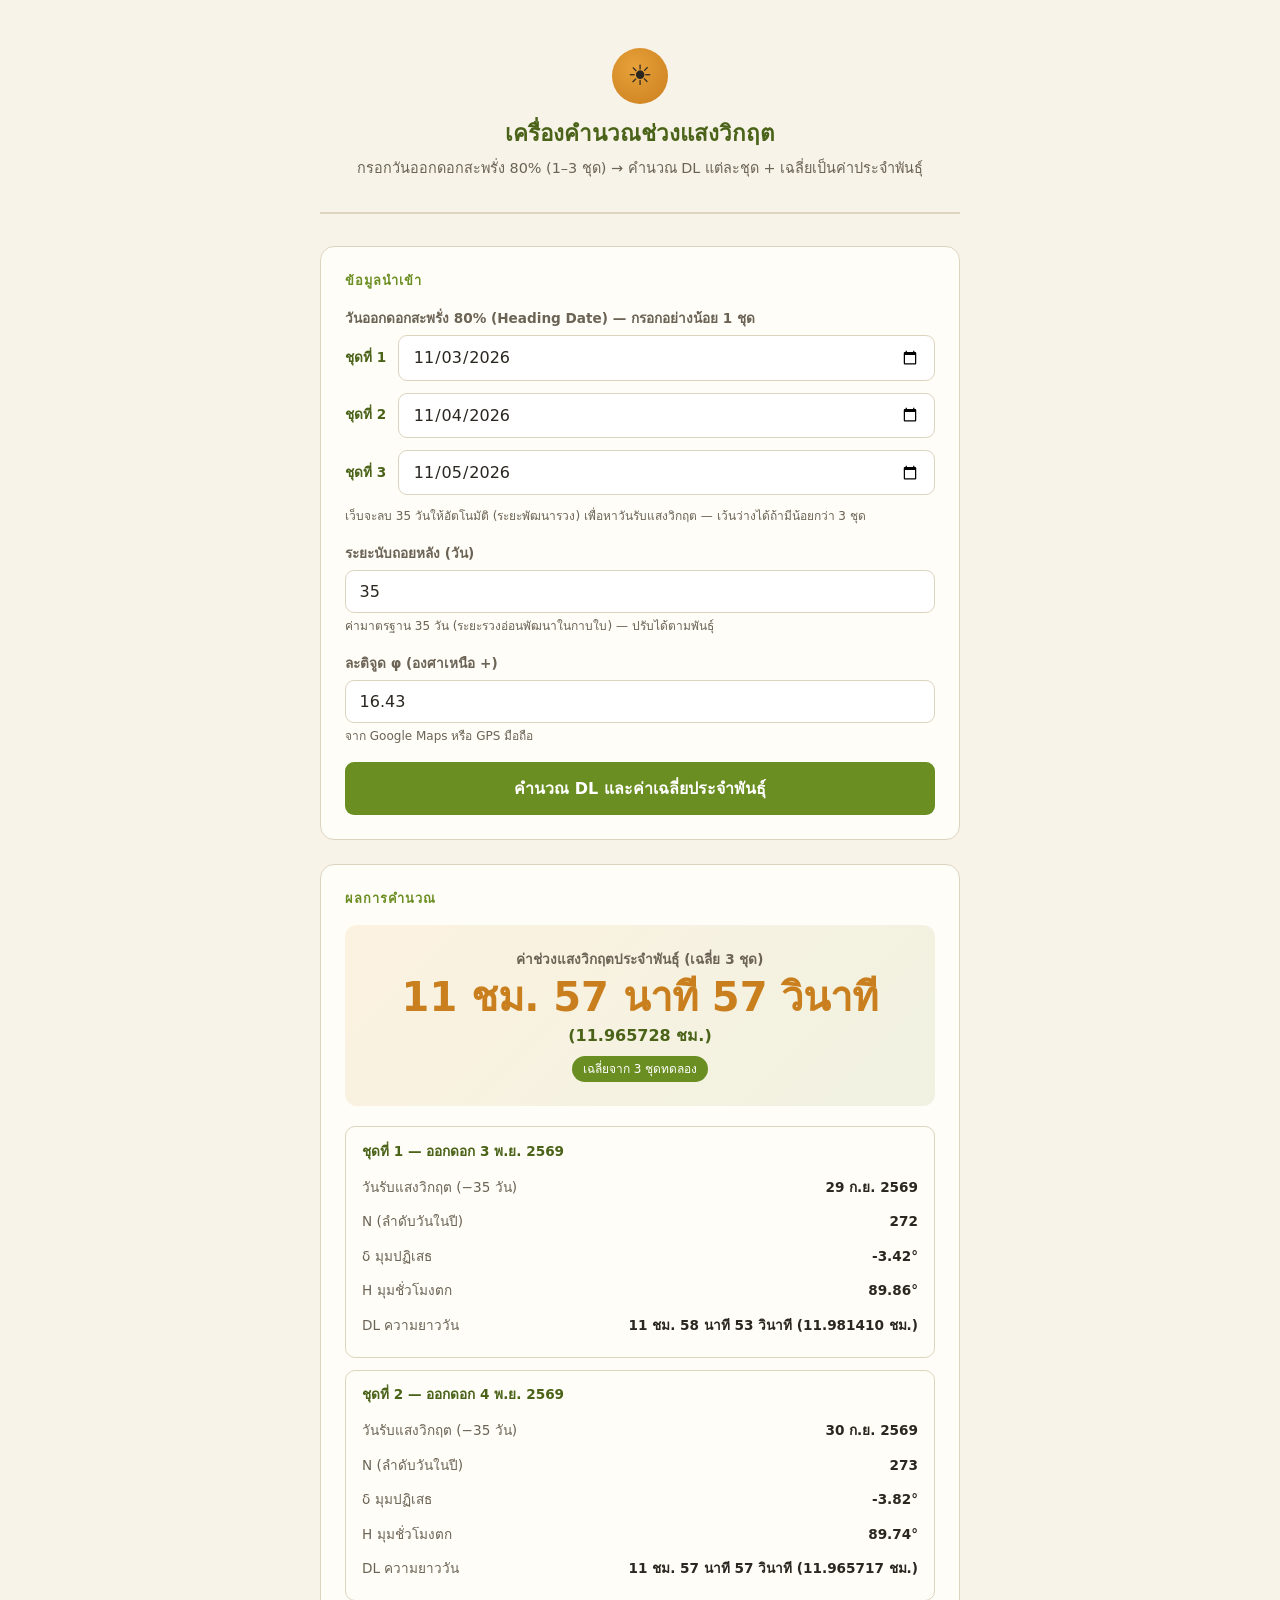
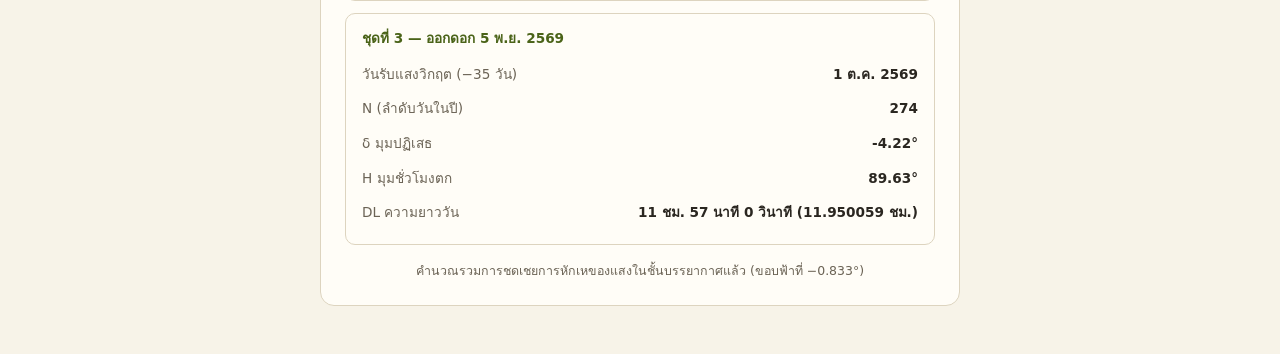
==== photoperiod_calculator.html @ 3ad8faa8 "Show day-length results in hours/minutes/seconds precision Adds hoursToHMS() with single rounding at" ====
<!DOCTYPE html>
<html lang="th">
<head>
<meta charset="UTF-8">
<meta name="viewport" content="width=device-width, initial-scale=1.0">
<title>เครื่องคำนวณช่วงแสงวิกฤต — ข้าวไวแสง</title>
<link rel="manifest" href="manifest.json">
<meta name="theme-color" content="#6b8e23">
<style>
  :root {
    --paddy: #6b8e23; --paddy-dark: #4a6318; --sun: #e8a13a; --sun-deep: #c97f1e;
    --cream: #f7f3e8; --card: #fffdf7; --line: #ddd4bf; --ink: #2a2620; --ink-soft: #6b6355;
  }
  * { box-sizing: border-box; margin: 0; padding: 0; }
  body { font-family: 'Segoe UI','Sarabun',system-ui,sans-serif; background: var(--cream); color: var(--ink); line-height: 1.6; padding: 1.5rem; }
  .wrap { max-width: 640px; margin: 0 auto; }
  header { text-align: center; padding: 1.5rem 0 2rem; border-bottom: 2px solid var(--line); margin-bottom: 2rem; }
  .sun-badge { display: inline-flex; align-items: center; justify-content: center; width: 56px; height: 56px; border-radius: 50%; background: radial-gradient(circle at 40% 35%, var(--sun), var(--sun-deep)); margin-bottom: 0.75rem; font-size: 28px; }
  h1 { font-size: 1.4rem; color: var(--paddy-dark); font-weight: 700; }
  .sub { font-size: 0.9rem; color: var(--ink-soft); margin-top: 0.35rem; }
  .card { background: var(--card); border: 1px solid var(--line); border-radius: 14px; padding: 1.5rem; margin-bottom: 1.5rem; }
  .card h2 { font-size: 0.8rem; text-transform: uppercase; letter-spacing: 0.08em; color: var(--paddy); margin-bottom: 1rem; font-weight: 700; }
  label { display: block; font-size: 0.85rem; color: var(--ink-soft); margin-bottom: 0.35rem; font-weight: 600; }
  .hint { font-size: 0.75rem; color: var(--ink-soft); font-weight: 400; margin-top: 0.25rem; }
  input { width: 100%; padding: 0.7rem 0.85rem; border: 1px solid var(--line); border-radius: 9px; font-size: 1rem; background: #fff; color: var(--ink); font-family: inherit; }
  input:focus { outline: none; border-color: var(--paddy); box-shadow: 0 0 0 3px rgba(107,142,35,0.15); }
  .field { margin-bottom: 1rem; }
  .set-row { display: grid; grid-template-columns: auto 1fr; gap: 0.75rem; align-items: center; margin-bottom: 0.75rem; }
  .set-label { font-size: 0.85rem; font-weight: 700; color: var(--paddy-dark); white-space: nowrap; }
  button { width: 100%; padding: 0.85rem; background: var(--paddy); color: #fff; border: none; border-radius: 9px; font-size: 1rem; font-weight: 700; cursor: pointer; font-family: inherit; transition: background 0.15s; }
  button:hover { background: var(--paddy-dark); }
  .result { display: none; }
  .result.show { display: block; }
  .answer { text-align: center; padding: 1.5rem; background: linear-gradient(135deg, rgba(232,161,58,0.12), rgba(107,142,35,0.1)); border-radius: 12px; margin-bottom: 1.25rem; }
  .answer .label { font-size: 0.85rem; color: var(--ink-soft); font-weight: 600; }
  .answer .big { font-size: 2.5rem; font-weight: 800; color: var(--sun-deep); line-height: 1.1; margin: 0.25rem 0; }
  .answer .hm { font-size: 1rem; color: var(--paddy-dark); font-weight: 600; }
  .answer .tag { display: inline-block; margin-top: 0.5rem; font-size: 0.75rem; background: var(--paddy); color: #fff; padding: 0.2rem 0.7rem; border-radius: 20px; }
  .set-result { border: 1px solid var(--line); border-radius: 10px; padding: 0.85rem 1rem; margin-bottom: 0.75rem; }
  .set-result .head { font-size: 0.85rem; font-weight: 700; color: var(--paddy-dark); margin-bottom: 0.5rem; }
  .steps { list-style: none; }
  .step { display: flex; justify-content: space-between; align-items: baseline; padding: 0.4rem 0; font-size: 0.85rem; }
  .step .name { color: var(--ink-soft); }
  .step .val { font-weight: 700; font-variant-numeric: tabular-nums; }
  .foot { text-align: center; font-size: 0.78rem; color: var(--ink-soft); margin-top: 1rem; }
</style>
</head>
<body>
<div class="wrap">
  <header>
    <div class="sun-badge">☀</div>
    <h1>เครื่องคำนวณช่วงแสงวิกฤต</h1>
    <p class="sub">กรอกวันออกดอกสะพรั่ง 80% (1–3 ชุด) → คำนวณ DL แต่ละชุด + เฉลี่ยเป็นค่าประจำพันธุ์</p>
  </header>

  <div class="card">
    <h2>ข้อมูลนำเข้า</h2>
    <div class="field">
      <label>วันออกดอกสะพรั่ง 80% (Heading Date) — กรอกอย่างน้อย 1 ชุด</label>
      <div class="set-row"><span class="set-label">ชุดที่ 1</span><input type="date" id="h1" value="2026-11-03"></div>
      <div class="set-row"><span class="set-label">ชุดที่ 2</span><input type="date" id="h2" value="2026-11-04"></div>
      <div class="set-row"><span class="set-label">ชุดที่ 3</span><input type="date" id="h3" value="2026-11-05"></div>
      <p class="hint">เว็บจะลบ 35 วันให้อัตโนมัติ (ระยะพัฒนารวง) เพื่อหาวันรับแสงวิกฤต — เว้นว่างได้ถ้ามีน้อยกว่า 3 ชุด</p>
    </div>
    <div class="field">
      <label for="days-back">ระยะนับถอยหลัง (วัน)</label>
      <input type="number" id="days-back" value="35" step="1">
      <p class="hint">ค่ามาตรฐาน 35 วัน (ระยะรวงอ่อนพัฒนาในกาบใบ) — ปรับได้ตามพันธุ์</p>
    </div>
    <div class="field">
      <label for="lat">ละติจูด φ (องศาเหนือ +)</label>
      <input type="number" id="lat" value="16.43" step="0.01">
      <p class="hint">จาก Google Maps หรือ GPS มือถือ</p>
    </div>
    <button onclick="calculate()">คำนวณ DL และค่าเฉลี่ยประจำพันธุ์</button>
  </div>

  <div class="card result" id="result">
    <h2>ผลการคำนวณ</h2>
    <div class="answer">
      <div class="label" id="ans-label">ค่าช่วงแสงวิกฤตประจำพันธุ์ (เฉลี่ย)</div>
      <div class="big" id="dl-hours">—</div>
      <div class="hm" id="dl-hm">—</div>
      <div class="tag" id="ans-tag"></div>
    </div>
    <div id="set-results"></div>
    <p class="foot">คำนวณรวมการชดเชยการหักเหของแสงในชั้นบรรยากาศแล้ว (ขอบฟ้าที่ −0.833°)</p>
  </div>
</div>

<script>
  const SUN_ALT_AT_SET = -0.833;
  function toRad(d){ return d*Math.PI/180; }
  function toDeg(r){ return r*180/Math.PI; }
  function dayOfYear(d){ const s = new Date(d.getFullYear(),0,0); return Math.floor((d-s)/86400000); }
  function solarDeclination(N){ return 23.45*Math.sin(toRad((360/365)*(284+N))); }
  function sunsetHourAngle(phi, delta){
    const val = (Math.sin(toRad(SUN_ALT_AT_SET)) - Math.sin(toRad(phi))*Math.sin(toRad(delta)))/(Math.cos(toRad(phi))*Math.cos(toRad(delta)));
    if (val < -1 || val > 1) return null;
    return toDeg(Math.acos(val));
  }
  function hoursToHMS(hours) {
    const totalSeconds = Math.round(hours * 3600); // ปัดครั้งเดียวตรงนี้ที่เดียว ป้องกันบั๊กจาก double-rounding
    const h = Math.floor(totalSeconds / 3600);
    const m = Math.floor((totalSeconds % 3600) / 60);
    const s = totalSeconds % 60;
    return h + ' ชม. ' + m + ' นาที ' + s + ' วินาที';
  }
  function fmtThai(d){ const m=['ม.ค.','ก.พ.','มี.ค.','เม.ย.','พ.ค.','มิ.ย.','ก.ค.','ส.ค.','ก.ย.','ต.ค.','พ.ย.','ธ.ค.']; return d.getDate()+' '+m[d.getMonth()]+' '+(d.getFullYear()+543); }

  function computeSet(headingStr, daysBack, phi){
    const hd = new Date(headingStr + 'T00:00:00');
    const trigger = new Date(hd); trigger.setDate(trigger.getDate() - daysBack);
    const N = dayOfYear(trigger);
    const delta = solarDeclination(N);
    const H = sunsetHourAngle(phi, delta);
    if (H === null) return null;
    const DL = 2*H/15;
    return { heading: hd, trigger: trigger, N: N, delta: delta, H: H, DL: DL };
  }

  function calculate(){
    const phi = parseFloat(document.getElementById('lat').value);
    const daysBack = parseInt(document.getElementById('days-back').value);
    if (isNaN(phi) || isNaN(daysBack)){ alert('กรุณากรอกละติจูดและระยะนับถอยหลังให้ครบ'); return; }

    const inputs = ['h1','h2','h3'].map(id => document.getElementById(id).value).filter(v => v);
    if (inputs.length === 0){ alert('กรุณากรอกวันออกดอกอย่างน้อย 1 ชุด'); return; }

    const sets = [];
    for (const v of inputs){
      const s = computeSet(v, daysBack, phi);
      if (s) sets.push(s);
    }
    if (sets.length === 0){ alert('พิกัด/วันที่นี้คำนวณความยาววันปกติไม่ได้'); return; }

    let html = '';
    sets.forEach((s, i) => {
      html += '<div class="set-result">'
        + '<div class="head">ชุดที่ ' + (i+1) + ' — ออกดอก ' + fmtThai(s.heading) + '</div>'
        + '<ul class="steps">'
        + '<li class="step"><span class="name">วันรับแสงวิกฤต (−' + daysBack + ' วัน)</span><span class="val">' + fmtThai(s.trigger) + '</span></li>'
        + '<li class="step"><span class="name">N (ลำดับวันในปี)</span><span class="val">' + s.N + '</span></li>'
        + '<li class="step"><span class="name">δ มุมปฏิเสธ</span><span class="val">' + s.delta.toFixed(2) + '°</span></li>'
        + '<li class="step"><span class="name">H มุมชั่วโมงตก</span><span class="val">' + s.H.toFixed(2) + '°</span></li>'
        + '<li class="step"><span class="name">DL ความยาววัน</span><span class="val">' + hoursToHMS(s.DL) + ' (' + s.DL.toFixed(6) + ' ชม.)</span></li>'
        + '</ul></div>';
    });
    document.getElementById('set-results').innerHTML = html;

    const avg = sets.reduce((a,s)=>a+s.DL,0) / sets.length;
    document.getElementById('dl-hours').textContent = hoursToHMS(avg);
    document.getElementById('dl-hm').textContent = '(' + avg.toFixed(6) + ' ชม.)';

    if (sets.length === 1){
      document.getElementById('ans-label').textContent = 'ความยาววัน (DL) — ชุดเดียว';
      document.getElementById('ans-tag').textContent = 'คำนวณเดี่ยว 1 ชุด';
    } else {
      document.getElementById('ans-label').textContent = 'ค่าช่วงแสงวิกฤตประจำพันธุ์ (เฉลี่ย ' + sets.length + ' ชุด)';
      document.getElementById('ans-tag').textContent = 'เฉลี่ยจาก ' + sets.length + ' ชุดทดลอง';
    }

    document.getElementById('result').classList.add('show');
  }

  calculate();

  if ('serviceWorker' in navigator) {
    window.addEventListener('load', function() {
      navigator.serviceWorker.register('service-worker.js').catch(function(e) { console.log('SW failed:', e); });
    });
  }
</script>
</body>
</html>
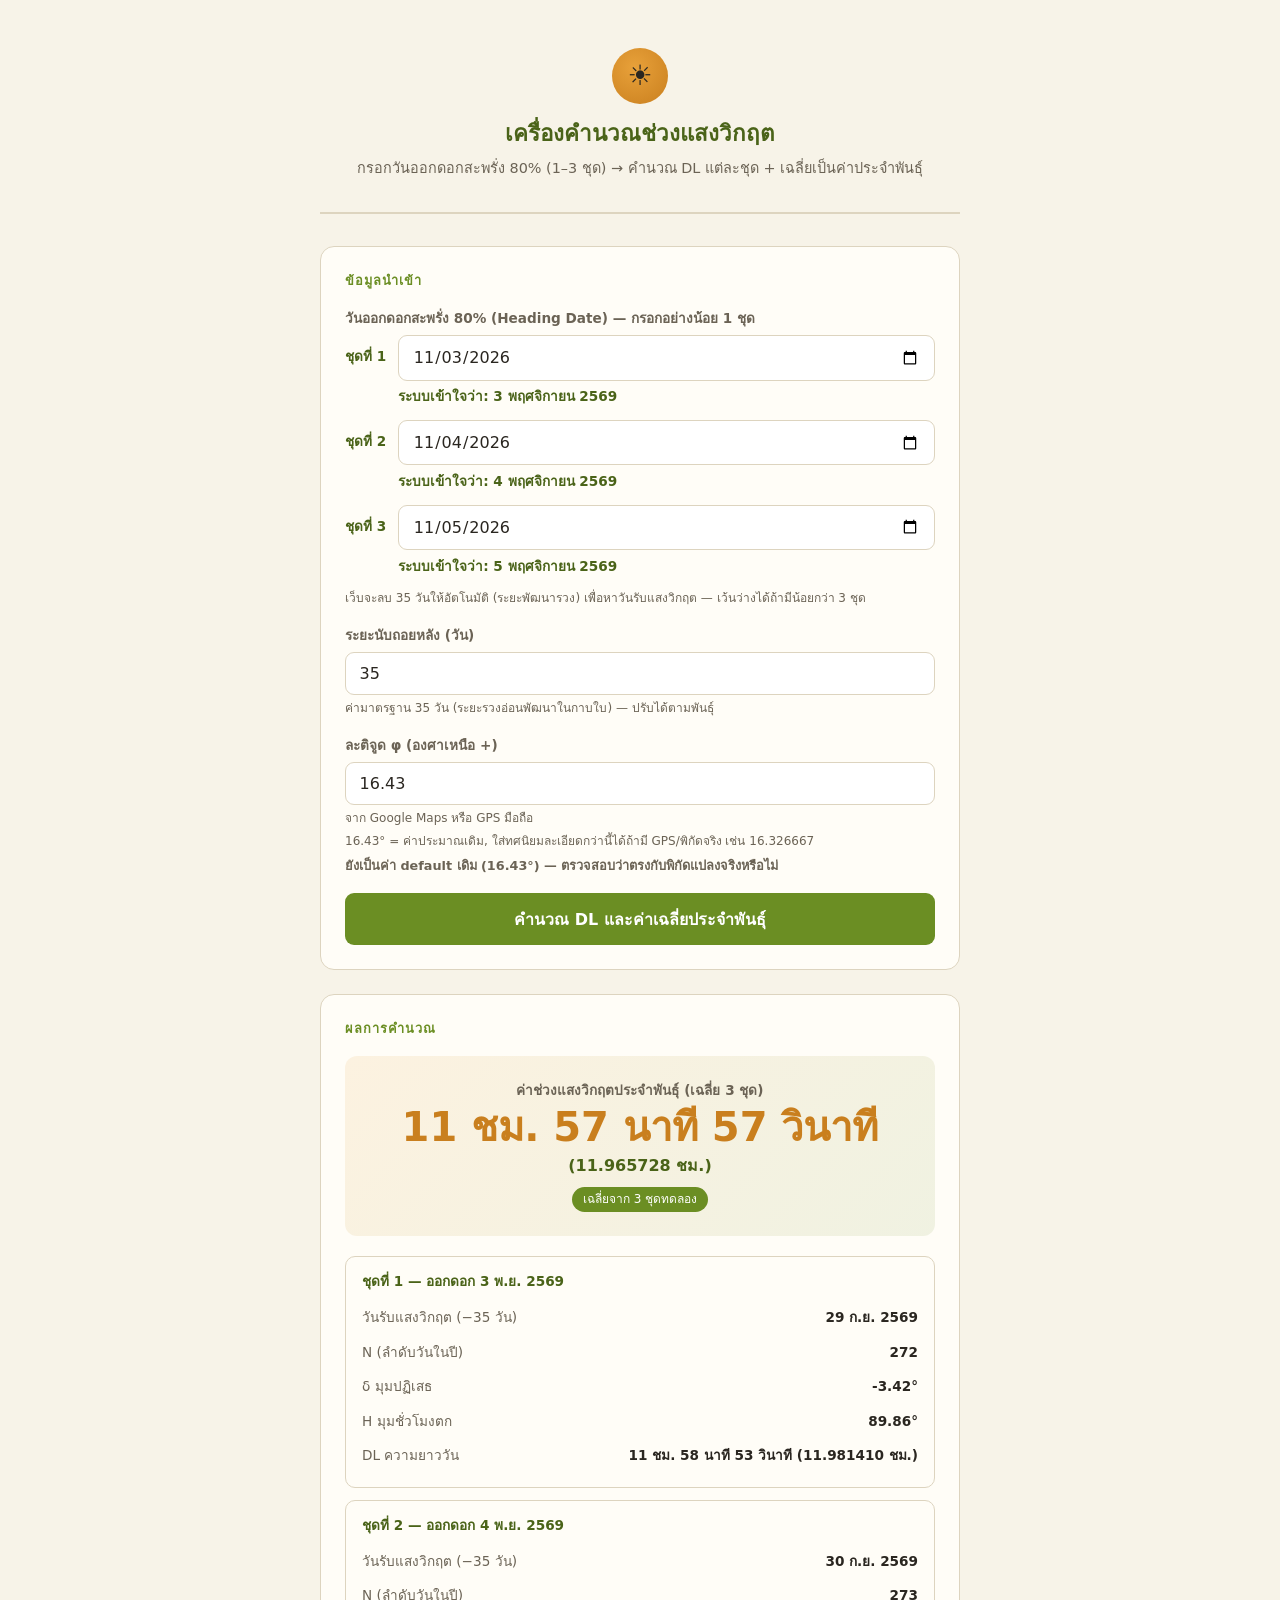
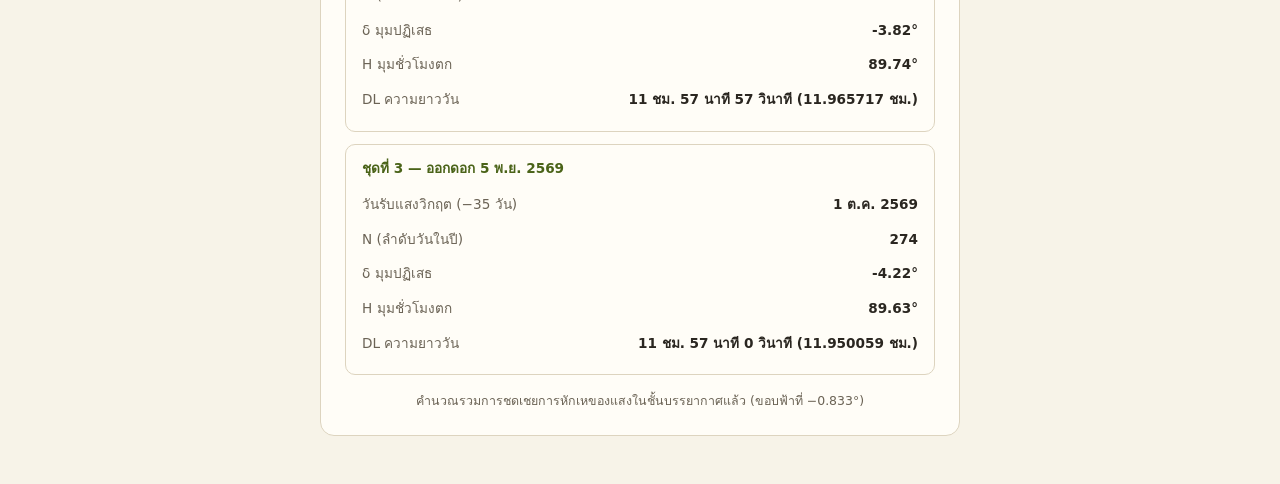
==== commit 70e50951: "Add real-time date confirmation and season/latitude hints to photoperiod calculator Prevents silent " ====
--- a/photoperiod_calculator.html
+++ b/photoperiod_calculator.html
@@ -25,8 +25,14 @@
   input { width: 100%; padding: 0.7rem 0.85rem; border: 1px solid var(--line); border-radius: 9px; font-size: 1rem; background: #fff; color: var(--ink); font-family: inherit; }
   input:focus { outline: none; border-color: var(--paddy); box-shadow: 0 0 0 3px rgba(107,142,35,0.15); }
   .field { margin-bottom: 1rem; }
-  .set-row { display: grid; grid-template-columns: auto 1fr; gap: 0.75rem; align-items: center; margin-bottom: 0.75rem; }
-  .set-label { font-size: 0.85rem; font-weight: 700; color: var(--paddy-dark); white-space: nowrap; }
+  .set-row { display: grid; grid-template-columns: auto 1fr; gap: 0.75rem; align-items: start; margin-bottom: 0.75rem; }
+  .set-label { font-size: 0.85rem; font-weight: 700; color: var(--paddy-dark); white-space: nowrap; padding-top: 0.7rem; }
+  .understood { font-size: 0.85rem; color: var(--paddy-dark); font-weight: 700; margin-top: 0.35rem; }
+  .season-warn { display: none; font-size: 0.78rem; color: #8a4b00; font-weight: 600; background: rgba(232,161,58,0.18); border: 1px solid rgba(201,127,30,0.5); border-radius: 8px; padding: 0.45rem 0.6rem; margin-top: 0.4rem; }
+  .season-warn.show { display: block; }
+  .lat-status { font-size: 0.8rem; font-weight: 600; margin-top: 0.3rem; }
+  .lat-status.default { color: var(--ink-soft); }
+  .lat-status.changed { color: var(--paddy-dark); }
   button { width: 100%; padding: 0.85rem; background: var(--paddy); color: #fff; border: none; border-radius: 9px; font-size: 1rem; font-weight: 700; cursor: pointer; font-family: inherit; transition: background 0.15s; }
   button:hover { background: var(--paddy-dark); }
   .result { display: none; }
@@ -57,9 +63,21 @@
     <h2>ข้อมูลนำเข้า</h2>
     <div class="field">
       <label>วันออกดอกสะพรั่ง 80% (Heading Date) — กรอกอย่างน้อย 1 ชุด</label>
-      <div class="set-row"><span class="set-label">ชุดที่ 1</span><input type="date" id="h1" value="2026-11-03"></div>
-      <div class="set-row"><span class="set-label">ชุดที่ 2</span><input type="date" id="h2" value="2026-11-04"></div>
-      <div class="set-row"><span class="set-label">ชุดที่ 3</span><input type="date" id="h3" value="2026-11-05"></div>
+      <div class="set-row"><span class="set-label">ชุดที่ 1</span><div>
+        <input type="date" id="h1" value="2026-11-03" oninput="updateDateInfo('h1')">
+        <p class="understood" id="h1-understood"></p>
+        <p class="season-warn" id="h1-warn">วันออกดอกที่กรอกอยู่นอกช่วงฤดูกาลเก็บเกี่ยวปกติ (ก.ค.-ธ.ค.) กรุณาตรวจสอบอีกครั้ง</p>
+      </div></div>
+      <div class="set-row"><span class="set-label">ชุดที่ 2</span><div>
+        <input type="date" id="h2" value="2026-11-04" oninput="updateDateInfo('h2')">
+        <p class="understood" id="h2-understood"></p>
+        <p class="season-warn" id="h2-warn">วันออกดอกที่กรอกอยู่นอกช่วงฤดูกาลเก็บเกี่ยวปกติ (ก.ค.-ธ.ค.) กรุณาตรวจสอบอีกครั้ง</p>
+      </div></div>
+      <div class="set-row"><span class="set-label">ชุดที่ 3</span><div>
+        <input type="date" id="h3" value="2026-11-05" oninput="updateDateInfo('h3')">
+        <p class="understood" id="h3-understood"></p>
+        <p class="season-warn" id="h3-warn">วันออกดอกที่กรอกอยู่นอกช่วงฤดูกาลเก็บเกี่ยวปกติ (ก.ค.-ธ.ค.) กรุณาตรวจสอบอีกครั้ง</p>
+      </div></div>
       <p class="hint">เว็บจะลบ 35 วันให้อัตโนมัติ (ระยะพัฒนารวง) เพื่อหาวันรับแสงวิกฤต — เว้นว่างได้ถ้ามีน้อยกว่า 3 ชุด</p>
     </div>
     <div class="field">
@@ -69,8 +87,10 @@
     </div>
     <div class="field">
       <label for="lat">ละติจูด φ (องศาเหนือ +)</label>
-      <input type="number" id="lat" value="16.43" step="0.01">
+      <input type="number" id="lat" value="16.43" step="0.01" oninput="updateLatHint()">
       <p class="hint">จาก Google Maps หรือ GPS มือถือ</p>
+      <p class="hint">16.43° = ค่าประมาณเดิม, ใส่ทศนิยมละเอียดกว่านี้ได้ถ้ามี GPS/พิกัดจริง เช่น 16.326667</p>
+      <p class="lat-status" id="lat-status"></p>
     </div>
     <button onclick="calculate()">คำนวณ DL และค่าเฉลี่ยประจำพันธุ์</button>
   </div>
@@ -107,6 +127,37 @@
     return h + ' ชม. ' + m + ' นาที ' + s + ' วินาที';
   }
   function fmtThai(d){ const m=['ม.ค.','ก.พ.','มี.ค.','เม.ย.','พ.ค.','มิ.ย.','ก.ค.','ส.ค.','ก.ย.','ต.ค.','พ.ย.','ธ.ค.']; return d.getDate()+' '+m[d.getMonth()]+' '+(d.getFullYear()+543); }
+  const THAI_MONTHS_FULL = ['มกราคม','กุมภาพันธ์','มีนาคม','เมษายน','พฤษภาคม','มิถุนายน','กรกฎาคม','สิงหาคม','กันยายน','ตุลาคม','พฤศจิกายน','ธันวาคม'];
+  function fmtThaiFull(d){ return d.getDate()+' '+THAI_MONTHS_FULL[d.getMonth()]+' '+(d.getFullYear()+543); }
+
+  // แสดงค่าที่ระบบเข้าใจจริง (parse จาก ISO value ของ input date เสมอ ไม่ขึ้นกับรูปแบบที่จอผู้ใช้แสดง)
+  // เพื่อกันผู้ใช้กรอกวัน/เดือนสลับกันโดยไม่รู้ตัว
+  function updateDateInfo(id){
+    const val = document.getElementById(id).value; // ISO YYYY-MM-DD เสมอ
+    const understoodEl = document.getElementById(id + '-understood');
+    const warnEl = document.getElementById(id + '-warn');
+    if (!val){ understoodEl.textContent = ''; warnEl.classList.remove('show'); return; }
+    const d = new Date(val + 'T00:00:00');
+    understoodEl.textContent = 'ระบบเข้าใจว่า: ' + fmtThaiFull(d);
+    const month = d.getMonth(); // 0=ม.ค. ... ช่วงฤดูกาลปกติ: ก.ค.(6) - ธ.ค.(11)
+    const inSeason = (month >= 6 && month <= 11);
+    warnEl.classList.toggle('show', !inSeason);
+  }
+
+  function updateLatHint(){
+    const el = document.getElementById('lat');
+    const statusEl = document.getElementById('lat-status');
+    const val = el.value;
+    const num = parseFloat(val);
+    if (val === '' || isNaN(num)){ statusEl.textContent = ''; statusEl.className = 'lat-status'; return; }
+    if (Math.abs(num - 16.43) < 1e-9){
+      statusEl.textContent = 'ยังเป็นค่า default เดิม (16.43°) — ตรวจสอบว่าตรงกับพิกัดแปลงจริงหรือไม่';
+      statusEl.className = 'lat-status default';
+    } else {
+      statusEl.textContent = 'ค่านี้ถูกเปลี่ยนจาก default แล้ว (' + num + '°)';
+      statusEl.className = 'lat-status changed';
+    }
+  }
 
   function computeSet(headingStr, daysBack, phi){
     const hd = new Date(headingStr + 'T00:00:00');
@@ -163,6 +214,8 @@
     document.getElementById('result').classList.add('show');
   }
 
+  ['h1','h2','h3'].forEach(updateDateInfo);
+  updateLatHint();
   calculate();
 
   if ('serviceWorker' in navigator) {
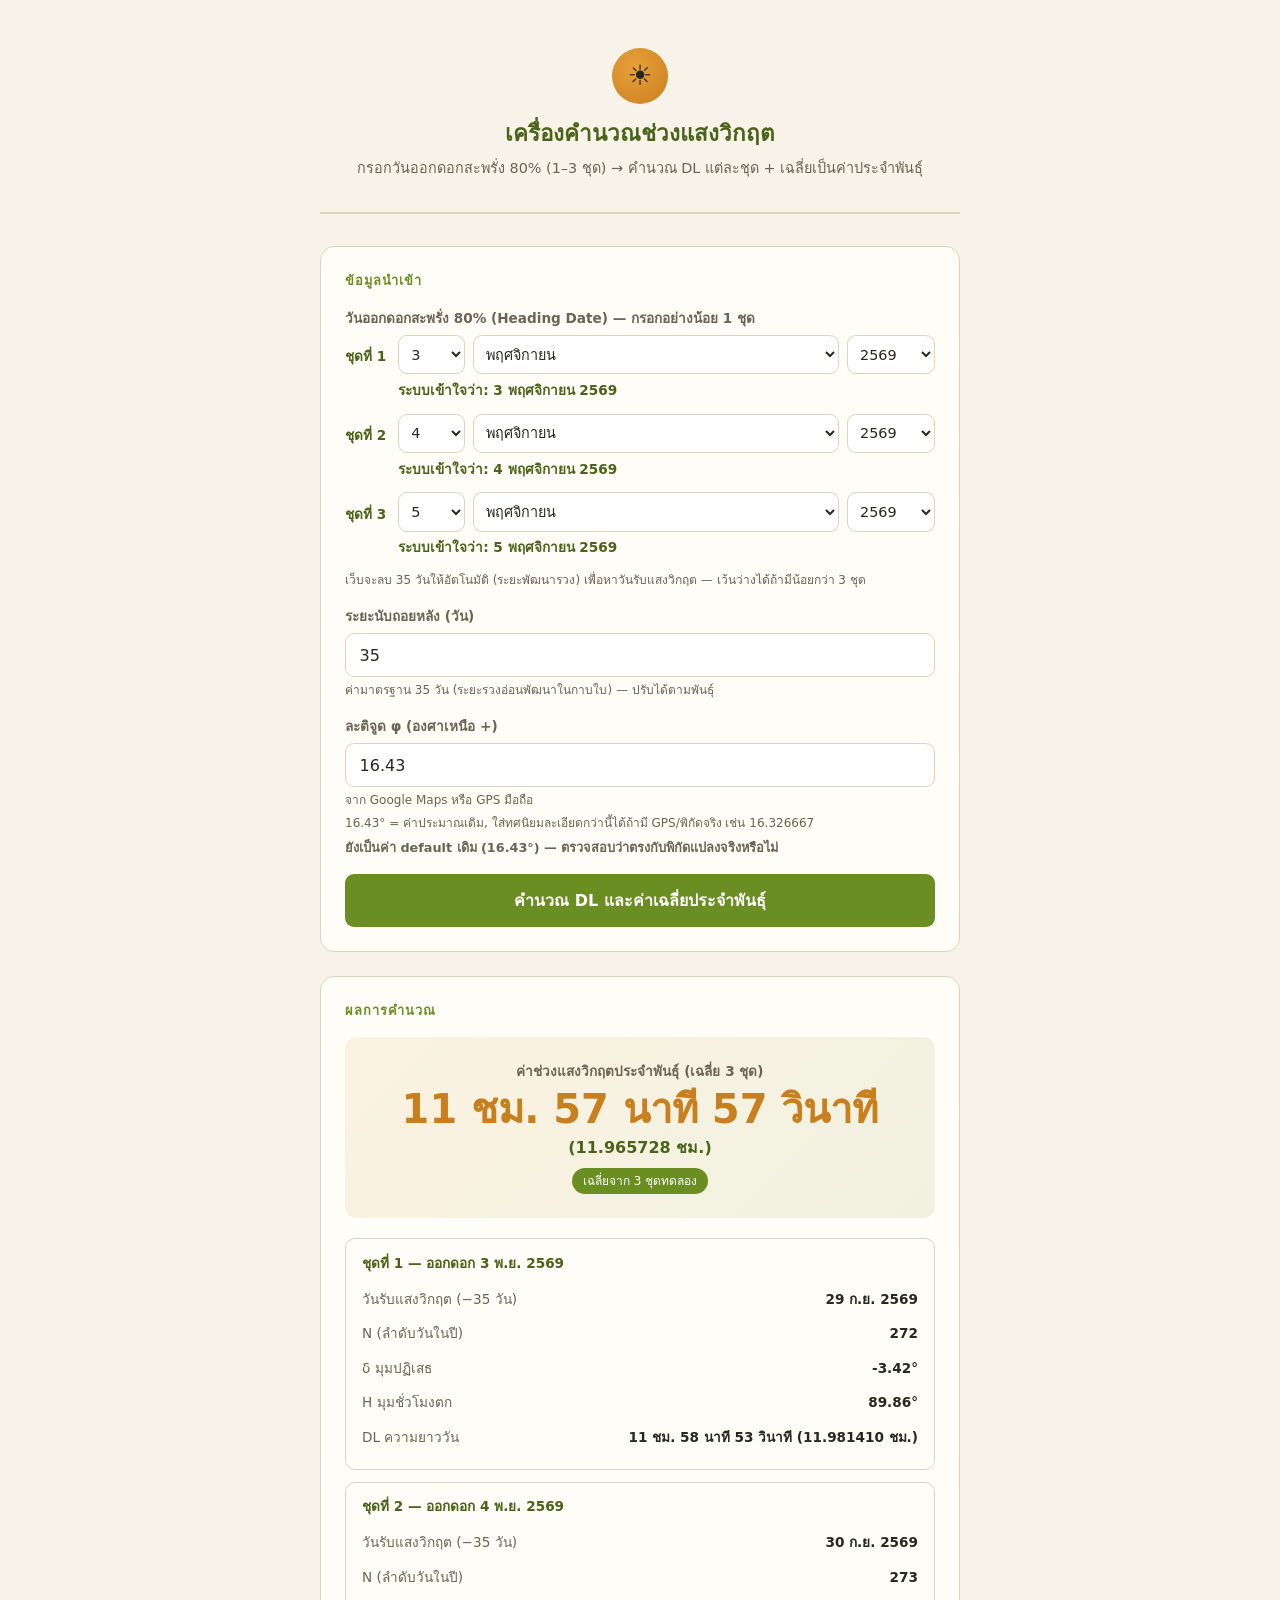
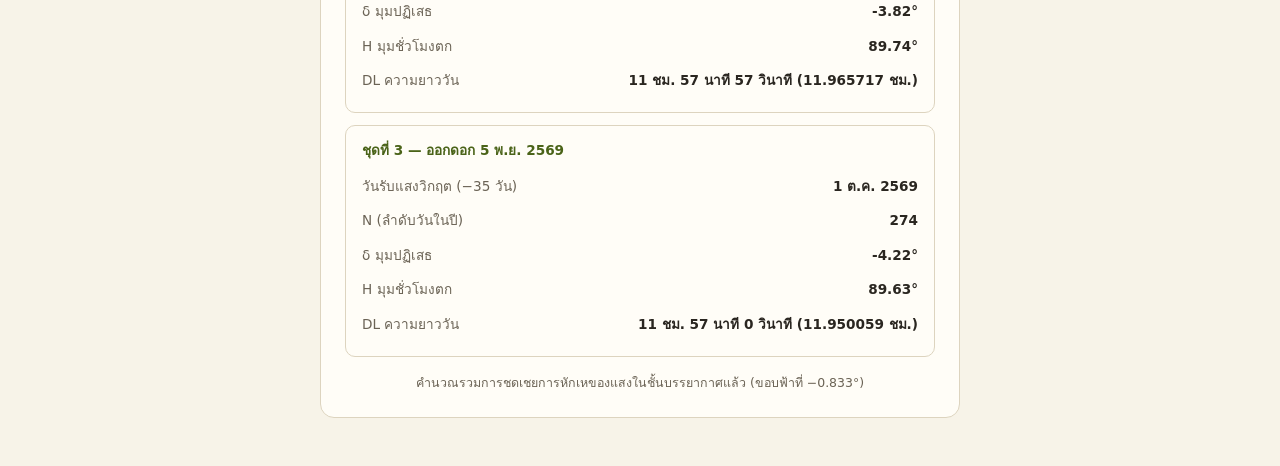
==== commit 3767ebfa: "Replace date inputs with fixed day/month(Thai)/year(BE) dropdowns Native <input type="date"> renders" ====
--- a/photoperiod_calculator.html
+++ b/photoperiod_calculator.html
@@ -33,6 +33,12 @@
   .lat-status { font-size: 0.8rem; font-weight: 600; margin-top: 0.3rem; }
   .lat-status.default { color: var(--ink-soft); }
   .lat-status.changed { color: var(--paddy-dark); }
+  .date-select { display: flex; gap: 0.5rem; flex-wrap: wrap; }
+  .date-select select { padding: 0.6rem 0.5rem; border: 1px solid var(--line); border-radius: 9px; font-size: 0.9rem; background: #fff; color: var(--ink); font-family: inherit; }
+  .date-select select:focus { outline: none; border-color: var(--paddy); box-shadow: 0 0 0 3px rgba(107,142,35,0.15); }
+  .date-select .day-select { flex: 0 0 4.2rem; }
+  .date-select .month-select { flex: 1 1 9rem; }
+  .date-select .year-select { flex: 0 0 5.5rem; }
   button { width: 100%; padding: 0.85rem; background: var(--paddy); color: #fff; border: none; border-radius: 9px; font-size: 1rem; font-weight: 700; cursor: pointer; font-family: inherit; transition: background 0.15s; }
   button:hover { background: var(--paddy-dark); }
   .result { display: none; }
@@ -64,17 +70,32 @@
     <div class="field">
       <label>วันออกดอกสะพรั่ง 80% (Heading Date) — กรอกอย่างน้อย 1 ชุด</label>
       <div class="set-row"><span class="set-label">ชุดที่ 1</span><div>
-        <input type="date" id="h1" value="2026-11-03" oninput="updateDateInfo('h1')">
+        <div class="date-select">
+          <select class="day-select" id="h1-day" onchange="onDateSelectChange('h1')" aria-label="วัน"></select>
+          <select class="month-select" id="h1-month" onchange="onDateSelectChange('h1')" aria-label="เดือน"></select>
+          <select class="year-select" id="h1-year" onchange="onDateSelectChange('h1')" aria-label="ปี พ.ศ."></select>
+        </div>
+        <input type="hidden" id="h1" value="2026-11-03">
         <p class="understood" id="h1-understood"></p>
         <p class="season-warn" id="h1-warn">วันออกดอกที่กรอกอยู่นอกช่วงฤดูกาลเก็บเกี่ยวปกติ (ก.ค.-ธ.ค.) กรุณาตรวจสอบอีกครั้ง</p>
       </div></div>
       <div class="set-row"><span class="set-label">ชุดที่ 2</span><div>
-        <input type="date" id="h2" value="2026-11-04" oninput="updateDateInfo('h2')">
+        <div class="date-select">
+          <select class="day-select" id="h2-day" onchange="onDateSelectChange('h2')" aria-label="วัน"></select>
+          <select class="month-select" id="h2-month" onchange="onDateSelectChange('h2')" aria-label="เดือน"></select>
+          <select class="year-select" id="h2-year" onchange="onDateSelectChange('h2')" aria-label="ปี พ.ศ."></select>
+        </div>
+        <input type="hidden" id="h2" value="2026-11-04">
         <p class="understood" id="h2-understood"></p>
         <p class="season-warn" id="h2-warn">วันออกดอกที่กรอกอยู่นอกช่วงฤดูกาลเก็บเกี่ยวปกติ (ก.ค.-ธ.ค.) กรุณาตรวจสอบอีกครั้ง</p>
       </div></div>
       <div class="set-row"><span class="set-label">ชุดที่ 3</span><div>
-        <input type="date" id="h3" value="2026-11-05" oninput="updateDateInfo('h3')">
+        <div class="date-select">
+          <select class="day-select" id="h3-day" onchange="onDateSelectChange('h3')" aria-label="วัน"></select>
+          <select class="month-select" id="h3-month" onchange="onDateSelectChange('h3')" aria-label="เดือน"></select>
+          <select class="year-select" id="h3-year" onchange="onDateSelectChange('h3')" aria-label="ปี พ.ศ."></select>
+        </div>
+        <input type="hidden" id="h3" value="2026-11-05">
         <p class="understood" id="h3-understood"></p>
         <p class="season-warn" id="h3-warn">วันออกดอกที่กรอกอยู่นอกช่วงฤดูกาลเก็บเกี่ยวปกติ (ก.ค.-ธ.ค.) กรุณาตรวจสอบอีกครั้ง</p>
       </div></div>
@@ -144,6 +165,77 @@
     warnEl.classList.toggle('show', !inSeason);
   }
 
+  // ประกอบ ISO date จาก dropdown วัน/เดือน/ปี แล้วเขียนลง hidden input (id เดิม)
+  // เพื่อให้ computeSet()/calculate() ทำงานเหมือนเดิมทุกประการ โดยไม่ต้องแก้โค้ดคำนวณ
+  function daysInMonth(yearCE, monthIdx0){ return new Date(yearCE, monthIdx0+1, 0).getDate(); }
+
+  function rebuildDayOptions(id){
+    const daySel = document.getElementById(id + '-day');
+    const monthIdx = parseInt(document.getElementById(id + '-month').value);
+    const yearCE = parseInt(document.getElementById(id + '-year').value);
+    const maxDay = daysInMonth(yearCE, monthIdx);
+    const prevVal = daySel.value;
+    daySel.innerHTML = '<option value="">—</option>';
+    for (let dd = 1; dd <= maxDay; dd++){
+      const opt = document.createElement('option');
+      opt.value = dd; opt.textContent = dd;
+      daySel.appendChild(opt);
+    }
+    if (prevVal === ''){ daySel.value = ''; }
+    else if (parseInt(prevVal) <= maxDay){ daySel.value = prevVal; }
+    else { daySel.value = maxDay; }
+  }
+
+  function syncHiddenDate(id){
+    const dayVal = document.getElementById(id + '-day').value;
+    const hidden = document.getElementById(id);
+    if (dayVal === ''){ hidden.value = ''; updateDateInfo(id); return; }
+    const d = parseInt(dayVal);
+    const m = parseInt(document.getElementById(id + '-month').value); // 0-11
+    const y = parseInt(document.getElementById(id + '-year').value); // ค.ศ.
+    hidden.value = y + '-' + String(m+1).padStart(2,'0') + '-' + String(d).padStart(2,'0');
+    updateDateInfo(id);
+  }
+
+  function onDateSelectChange(id){
+    rebuildDayOptions(id);
+    syncHiddenDate(id);
+  }
+
+  function initDateSelectors(id){
+    const hidden = document.getElementById(id);
+    const iso = hidden.value; // ค่าเริ่มต้น ISO ที่ฝังไว้ใน hidden input
+    const monthSel = document.getElementById(id + '-month');
+    const yearSel = document.getElementById(id + '-year');
+    const daySel = document.getElementById(id + '-day');
+
+    THAI_MONTHS_FULL.forEach((name, idx) => {
+      const opt = document.createElement('option');
+      opt.value = idx; opt.textContent = name;
+      monthSel.appendChild(opt);
+    });
+
+    const todayCE = new Date().getFullYear();
+    let y, m, d;
+    if (iso){ [y,m,d] = iso.split('-').map(Number); }
+    else { y = todayCE; m = new Date().getMonth()+1; d = null; }
+
+    const nowBE = todayCE + 543, defBE = y + 543;
+    const minBE = Math.min(nowBE, defBE) - 7, maxBE = Math.max(nowBE, defBE) + 7;
+    for (let yy = minBE; yy <= maxBE; yy++){
+      const opt = document.createElement('option');
+      opt.value = yy - 543; opt.textContent = yy;
+      yearSel.appendChild(opt);
+    }
+
+    monthSel.value = m - 1;
+    yearSel.value = y;
+    rebuildDayOptions(id);
+    daySel.value = d ? d : '';
+
+    syncHiddenDate(id);
+  }
+
   function updateLatHint(){
     const el = document.getElementById('lat');
     const statusEl = document.getElementById('lat-status');
@@ -214,7 +306,7 @@
     document.getElementById('result').classList.add('show');
   }
 
-  ['h1','h2','h3'].forEach(updateDateInfo);
+  ['h1','h2','h3'].forEach(initDateSelectors);
   updateLatHint();
   calculate();
 
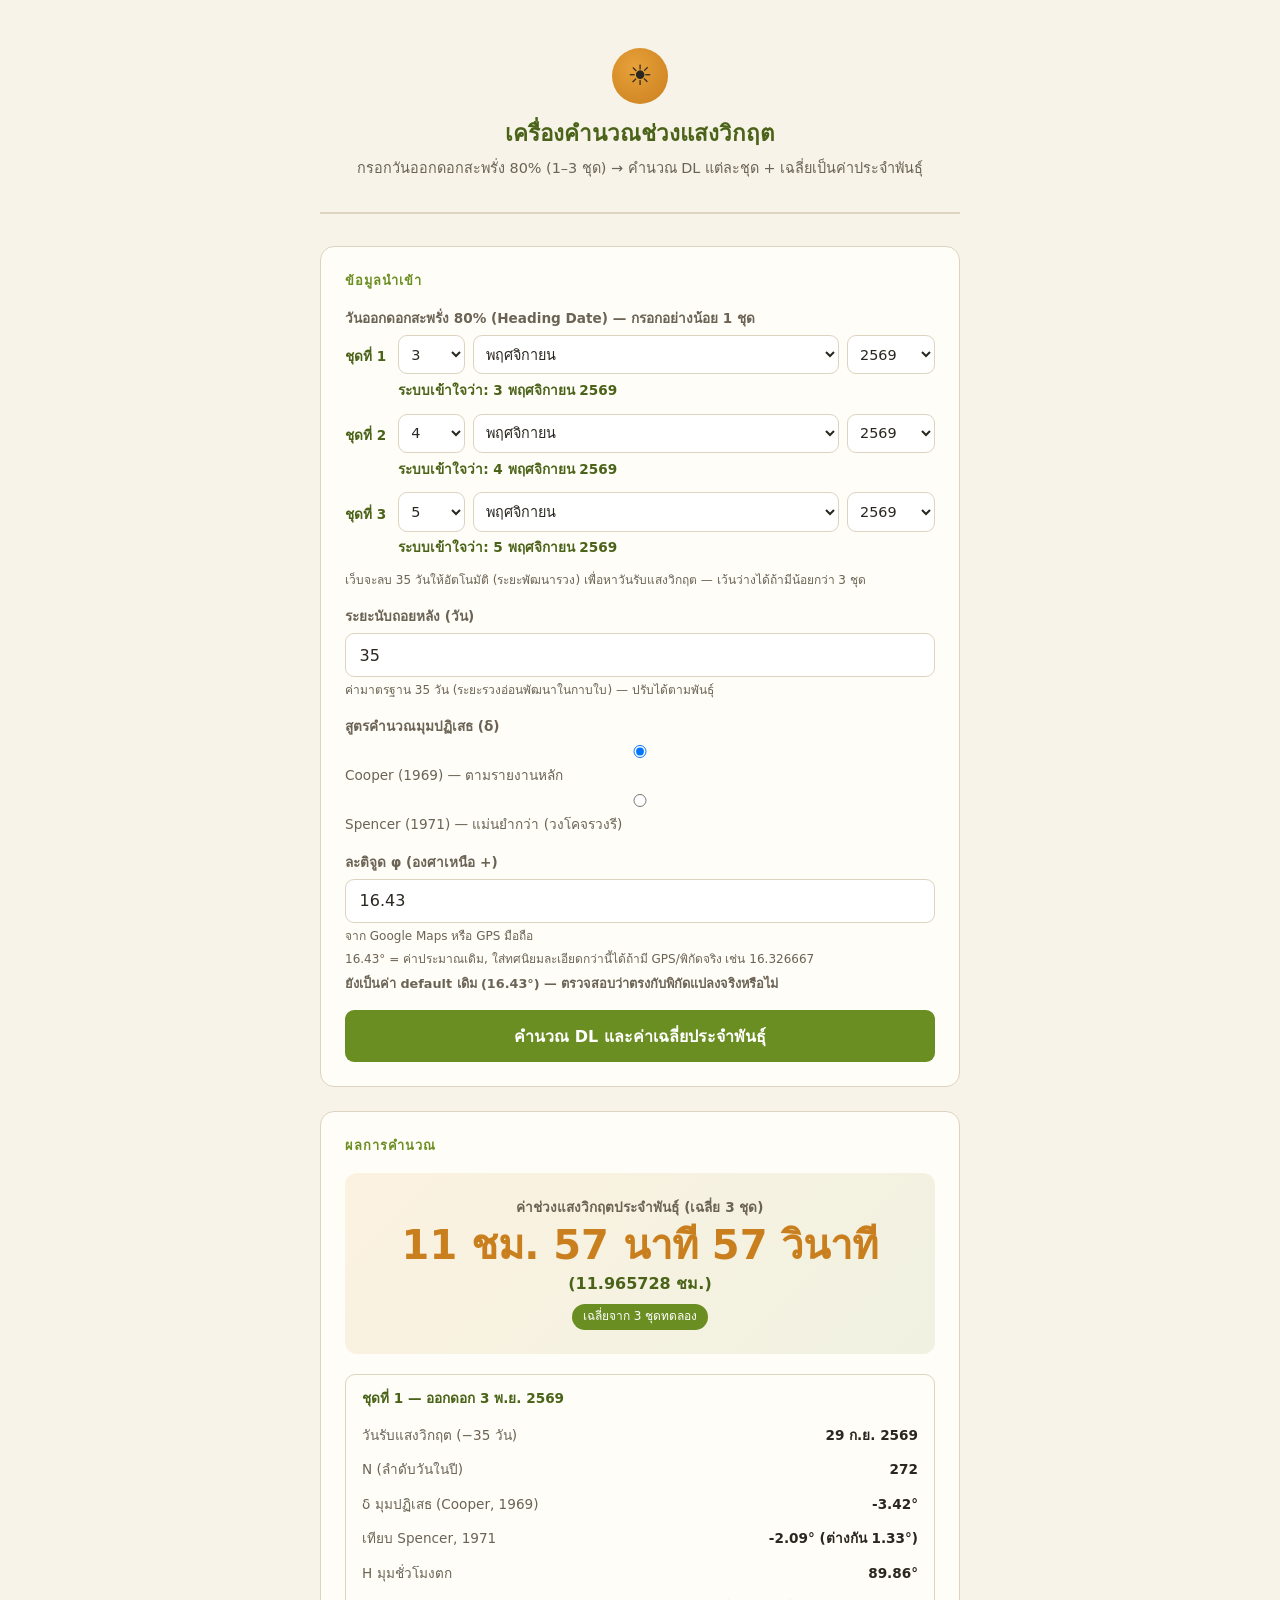
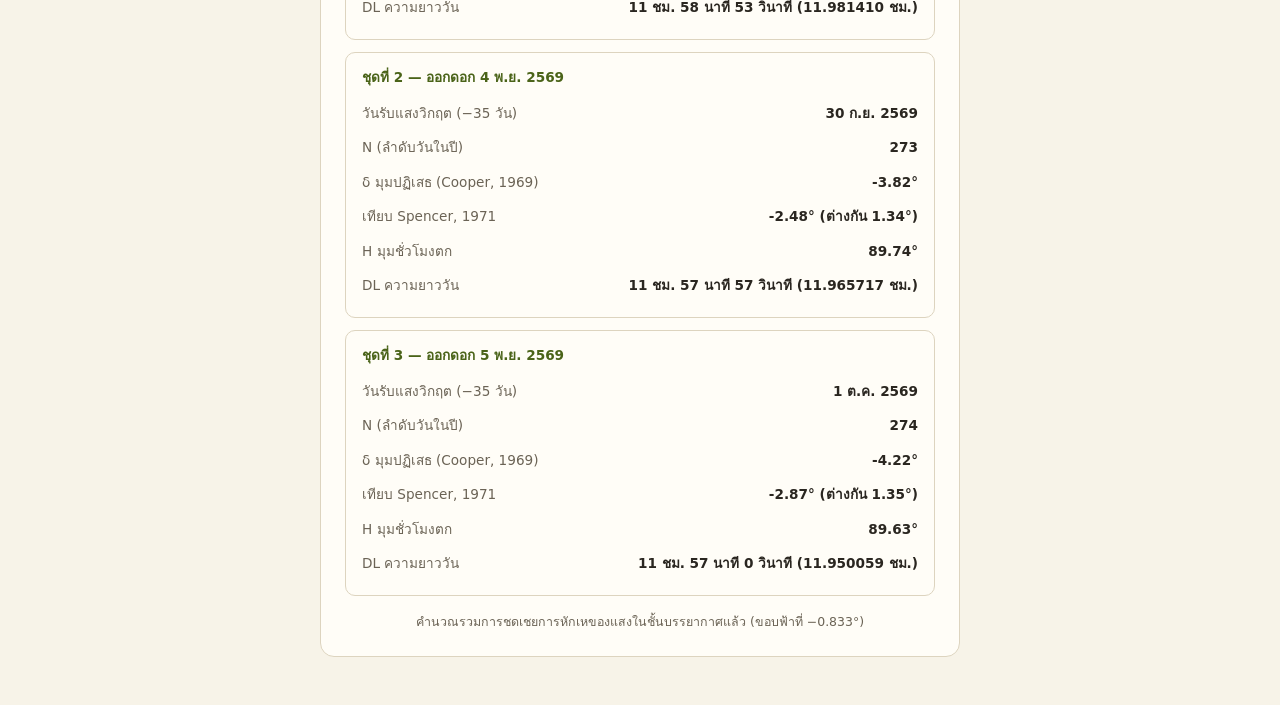
==== commit 40e9c403: "Add Spencer (1971) solar declination formula as selectable alternative to Cooper (1969) Users can no" ====
--- a/photoperiod_calculator.html
+++ b/photoperiod_calculator.html
@@ -107,6 +107,11 @@
       <p class="hint">ค่ามาตรฐาน 35 วัน (ระยะรวงอ่อนพัฒนาในกาบใบ) — ปรับได้ตามพันธุ์</p>
     </div>
     <div class="field">
+      <label>สูตรคำนวณมุมปฏิเสธ (δ)</label>
+      <label style="font-weight:400;"><input type="radio" name="formula" value="cooper" checked> Cooper (1969) — ตามรายงานหลัก</label>
+      <label style="font-weight:400;"><input type="radio" name="formula" value="spencer"> Spencer (1971) — แม่นยำกว่า (วงโคจรวงรี)</label>
+    </div>
+    <div class="field">
       <label for="lat">ละติจูด φ (องศาเหนือ +)</label>
       <input type="number" id="lat" value="16.43" step="0.01" oninput="updateLatHint()">
       <p class="hint">จาก Google Maps หรือ GPS มือถือ</p>
@@ -134,7 +139,19 @@
   function toRad(d){ return d*Math.PI/180; }
   function toDeg(r){ return r*180/Math.PI; }
   function dayOfYear(d){ const s = new Date(d.getFullYear(),0,0); return Math.floor((d-s)/86400000); }
-  function solarDeclination(N){ return 23.45*Math.sin(toRad((360/365)*(284+N))); }
+  function declinationCooper(N){ return 23.45*Math.sin(toRad((360/365)*(284+N))); }
+  function declinationSpencer(N) {
+    const gamma = 2*Math.PI*(N-1)/365;
+    const D = 0.006918
+      - 0.399912*Math.cos(gamma) + 0.070257*Math.sin(gamma)
+      - 0.006758*Math.cos(2*gamma) + 0.000907*Math.sin(2*gamma)
+      - 0.002697*Math.cos(3*gamma) + 0.001480*Math.sin(3*gamma);
+    return D * 180/Math.PI; // แปลงเรเดียนเป็นองศา
+  }
+  function getDeclination(N, method) {
+    return method === 'spencer' ? declinationSpencer(N) : declinationCooper(N);
+  }
+  const FORMULA_LABEL = { cooper: 'Cooper, 1969', spencer: 'Spencer, 1971' };
   function sunsetHourAngle(phi, delta){
     const val = (Math.sin(toRad(SUN_ALT_AT_SET)) - Math.sin(toRad(phi))*Math.sin(toRad(delta)))/(Math.cos(toRad(phi))*Math.cos(toRad(delta)));
     if (val < -1 || val > 1) return null;
@@ -251,15 +268,16 @@
     }
   }
 
-  function computeSet(headingStr, daysBack, phi){
+  function computeSet(headingStr, daysBack, phi, method){
     const hd = new Date(headingStr + 'T00:00:00');
     const trigger = new Date(hd); trigger.setDate(trigger.getDate() - daysBack);
     const N = dayOfYear(trigger);
-    const delta = solarDeclination(N);
+    const delta = getDeclination(N, method);
+    const deltaOther = getDeclination(N, method === 'spencer' ? 'cooper' : 'spencer');
     const H = sunsetHourAngle(phi, delta);
     if (H === null) return null;
     const DL = 2*H/15;
-    return { heading: hd, trigger: trigger, N: N, delta: delta, H: H, DL: DL };
+    return { heading: hd, trigger: trigger, N: N, delta: delta, deltaOther: deltaOther, method: method, H: H, DL: DL };
   }
 
   function calculate(){
@@ -267,24 +285,29 @@
     const daysBack = parseInt(document.getElementById('days-back').value);
     if (isNaN(phi) || isNaN(daysBack)){ alert('กรุณากรอกละติจูดและระยะนับถอยหลังให้ครบ'); return; }
 
+    const method = document.querySelector('input[name="formula"]:checked').value;
+    const otherMethod = method === 'spencer' ? 'cooper' : 'spencer';
+
     const inputs = ['h1','h2','h3'].map(id => document.getElementById(id).value).filter(v => v);
     if (inputs.length === 0){ alert('กรุณากรอกวันออกดอกอย่างน้อย 1 ชุด'); return; }
 
     const sets = [];
     for (const v of inputs){
-      const s = computeSet(v, daysBack, phi);
+      const s = computeSet(v, daysBack, phi, method);
       if (s) sets.push(s);
     }
     if (sets.length === 0){ alert('พิกัด/วันที่นี้คำนวณความยาววันปกติไม่ได้'); return; }
 
     let html = '';
     sets.forEach((s, i) => {
+      const diff = Math.abs(s.delta - s.deltaOther).toFixed(2);
       html += '<div class="set-result">'
         + '<div class="head">ชุดที่ ' + (i+1) + ' — ออกดอก ' + fmtThai(s.heading) + '</div>'
         + '<ul class="steps">'
         + '<li class="step"><span class="name">วันรับแสงวิกฤต (−' + daysBack + ' วัน)</span><span class="val">' + fmtThai(s.trigger) + '</span></li>'
         + '<li class="step"><span class="name">N (ลำดับวันในปี)</span><span class="val">' + s.N + '</span></li>'
-        + '<li class="step"><span class="name">δ มุมปฏิเสธ</span><span class="val">' + s.delta.toFixed(2) + '°</span></li>'
+        + '<li class="step"><span class="name">δ มุมปฏิเสธ (' + FORMULA_LABEL[method] + ')</span><span class="val">' + s.delta.toFixed(2) + '°</span></li>'
+        + '<li class="step"><span class="name">เทียบ ' + FORMULA_LABEL[otherMethod] + '</span><span class="val">' + s.deltaOther.toFixed(2) + '° (ต่างกัน ' + diff + '°)</span></li>'
         + '<li class="step"><span class="name">H มุมชั่วโมงตก</span><span class="val">' + s.H.toFixed(2) + '°</span></li>'
         + '<li class="step"><span class="name">DL ความยาววัน</span><span class="val">' + hoursToHMS(s.DL) + ' (' + s.DL.toFixed(6) + ' ชม.)</span></li>'
         + '</ul></div>';
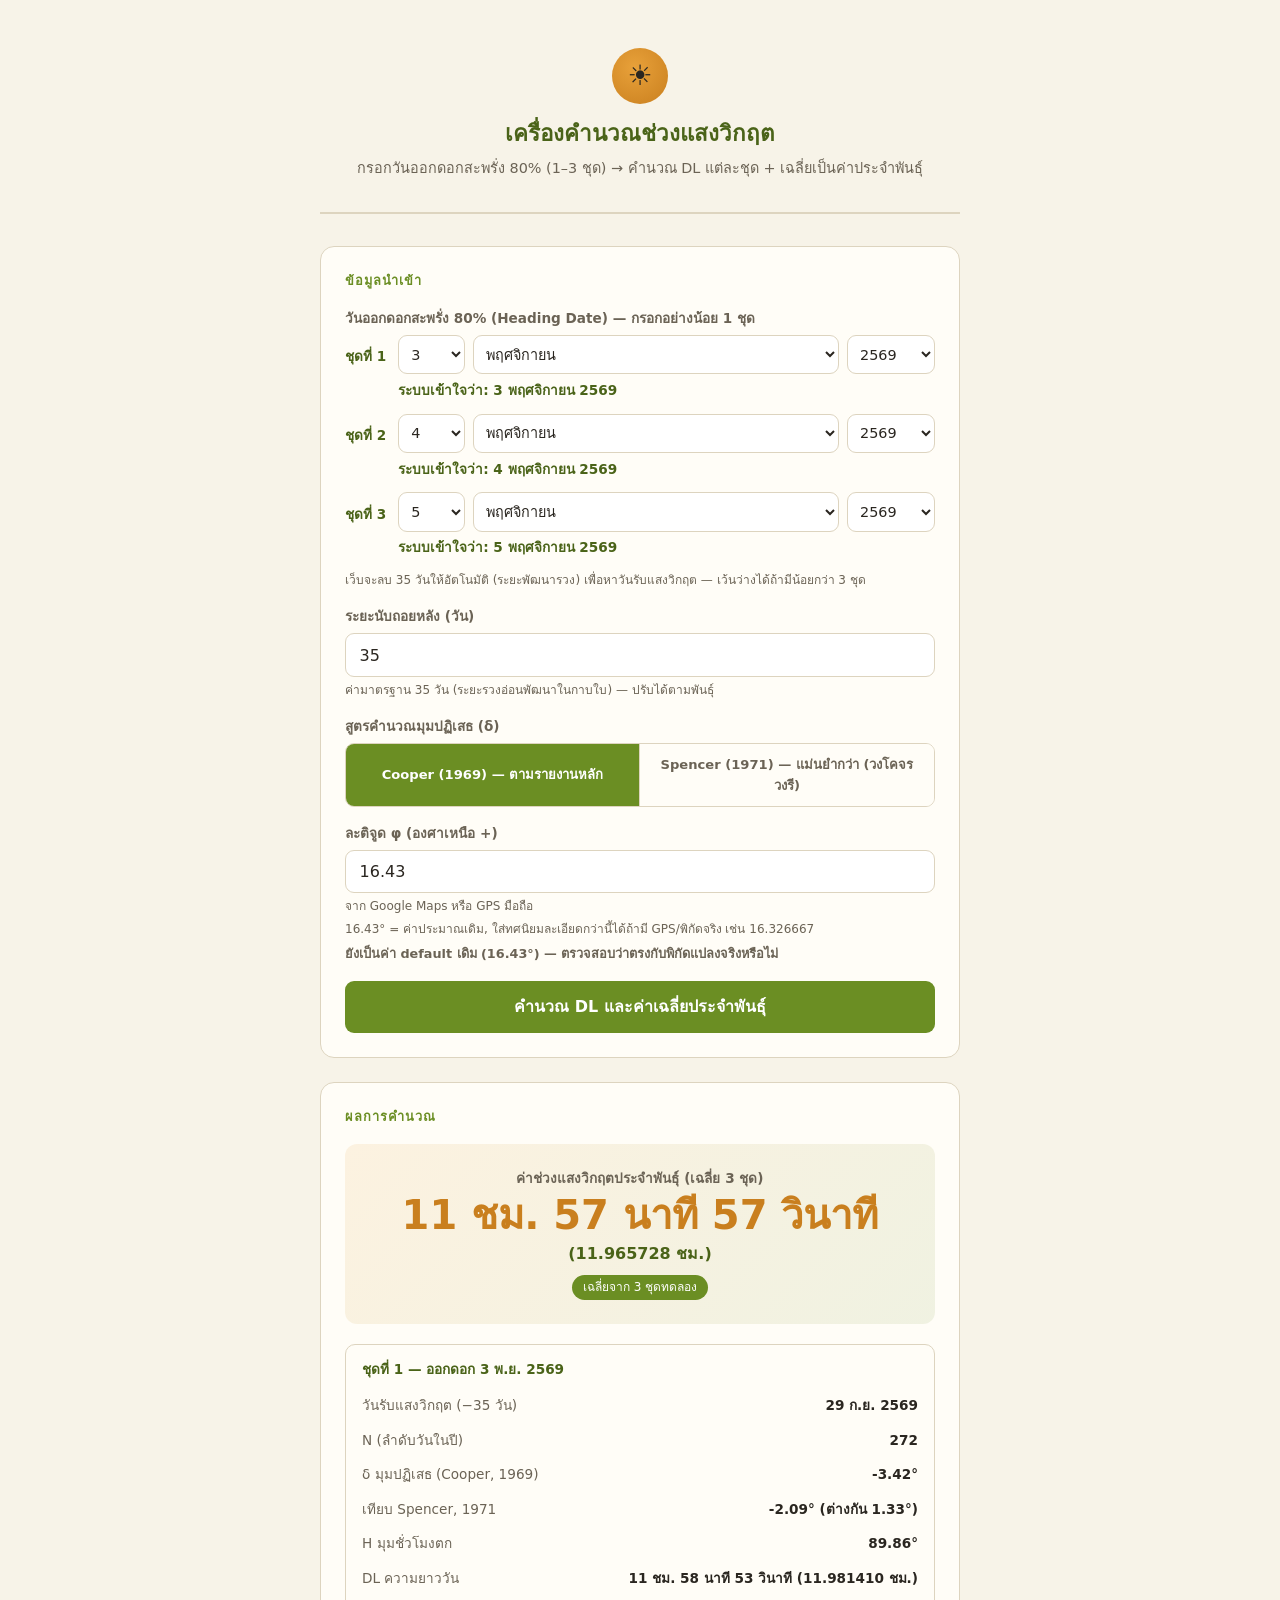
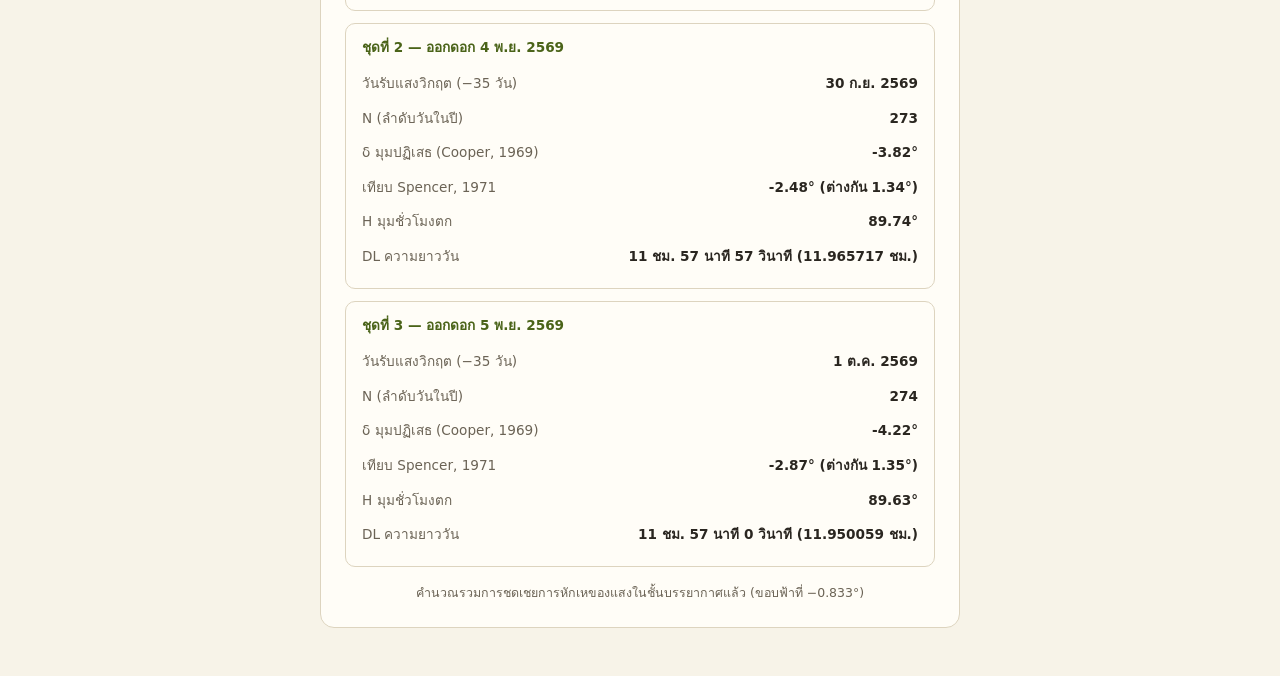
==== commit 23481ab2: "Style formula picker as segmented control; auto-recalc on toggle; add latitude bounds check to calcu" ====
--- a/photoperiod_calculator.html
+++ b/photoperiod_calculator.html
@@ -55,6 +55,14 @@
   .step .name { color: var(--ink-soft); }
   .step .val { font-weight: 700; font-variant-numeric: tabular-nums; }
   .foot { text-align: center; font-size: 0.78rem; color: var(--ink-soft); margin-top: 1rem; }
+  .segmented { display: flex; border: 1px solid var(--line); border-radius: 9px; overflow: hidden; }
+  .seg-input { position: absolute; opacity: 0; width: 0; height: 0; pointer-events: none; }
+  .seg-btn { flex: 1 1 50%; display: flex; align-items: center; justify-content: center; text-align: center; padding: 0.6rem 0.5rem; min-height: 44px; margin: 0; font-size: 0.82rem; font-weight: 600; color: var(--ink-soft); background: var(--card); cursor: pointer; transition: background 0.15s ease, color 0.15s ease; user-select: none; }
+  .seg-btn:not(:last-of-type) { border-right: 1px solid var(--line); }
+  .seg-btn:hover { background: var(--cream); }
+  .seg-input:checked + .seg-btn { background: var(--paddy); color: #fff; }
+  .seg-input:checked + .seg-btn:hover { background: var(--paddy-dark); }
+  .seg-input:focus-visible + .seg-btn { box-shadow: 0 0 0 3px rgba(107,142,35,0.35); }
 </style>
 </head>
 <body>
@@ -108,8 +116,12 @@
     </div>
     <div class="field">
       <label>สูตรคำนวณมุมปฏิเสธ (δ)</label>
-      <label style="font-weight:400;"><input type="radio" name="formula" value="cooper" checked> Cooper (1969) — ตามรายงานหลัก</label>
-      <label style="font-weight:400;"><input type="radio" name="formula" value="spencer"> Spencer (1971) — แม่นยำกว่า (วงโคจรวงรี)</label>
+      <div class="segmented">
+        <input type="radio" class="seg-input" id="formula-cooper" name="formula" value="cooper" checked onchange="calculate()">
+        <label for="formula-cooper" class="seg-btn">Cooper (1969) — ตามรายงานหลัก</label>
+        <input type="radio" class="seg-input" id="formula-spencer" name="formula" value="spencer" onchange="calculate()">
+        <label for="formula-spencer" class="seg-btn">Spencer (1971) — แม่นยำกว่า (วงโคจรวงรี)</label>
+      </div>
     </div>
     <div class="field">
       <label for="lat">ละติจูด φ (องศาเหนือ +)</label>
@@ -284,6 +296,11 @@
     const phi = parseFloat(document.getElementById('lat').value);
     const daysBack = parseInt(document.getElementById('days-back').value);
     if (isNaN(phi) || isNaN(daysBack)){ alert('กรุณากรอกละติจูดและระยะนับถอยหลังให้ครบ'); return; }
+
+    if (Math.abs(phi) > 66.5){
+      alert('ละติจูด ' + phi + '° อยู่นอกเขตที่คำนวณได้ (เกินเส้นอาร์กติก/แอนตาร์กติก ±66.5°)\n\nบริเวณนี้มีปรากฏการณ์กลางวัน/กลางคืนต่อเนื่อง แบบจำลองช่วงแสงข้าวนาปีจึงใช้ไม่ได้ — กรุณาใช้ละติจูดในเขตร้อน/กึ่งร้อน');
+      return;
+    }
 
     const method = document.querySelector('input[name="formula"]:checked').value;
     const otherMethod = method === 'spencer' ? 'cooper' : 'spencer';
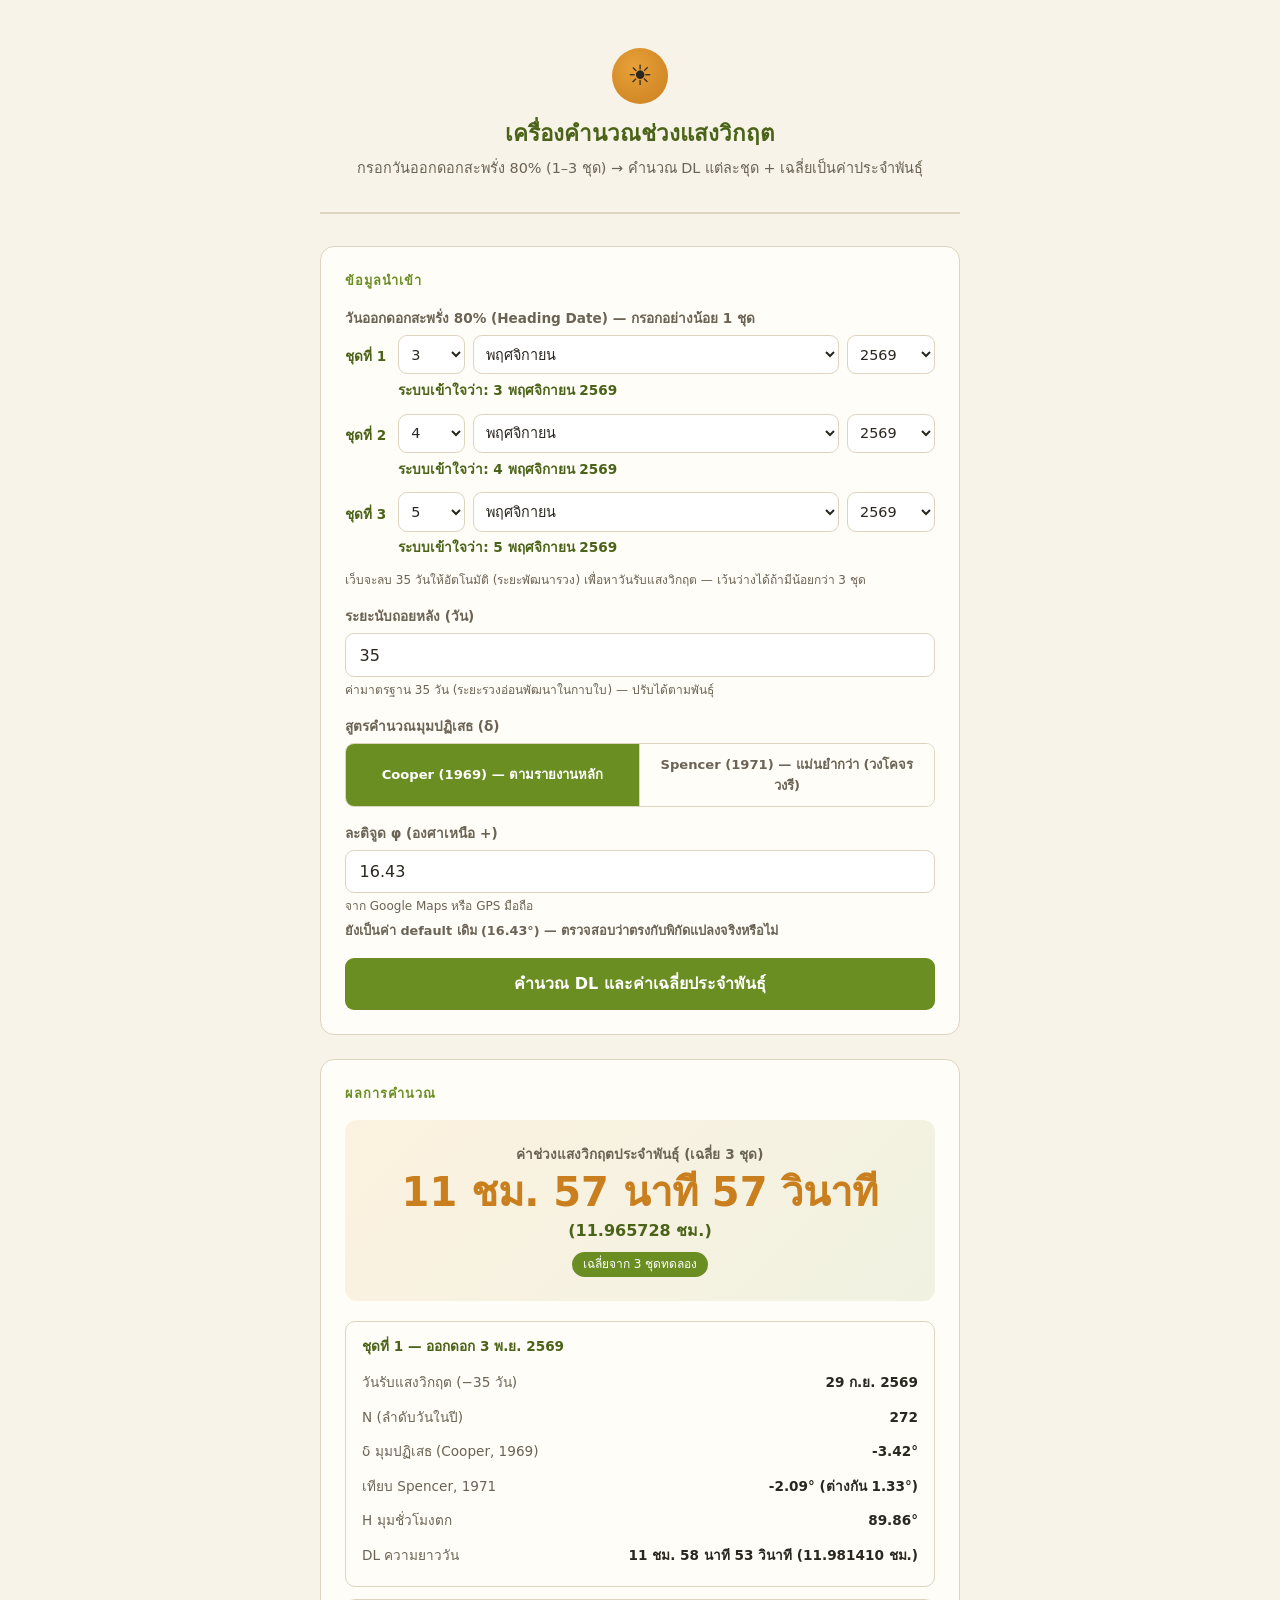
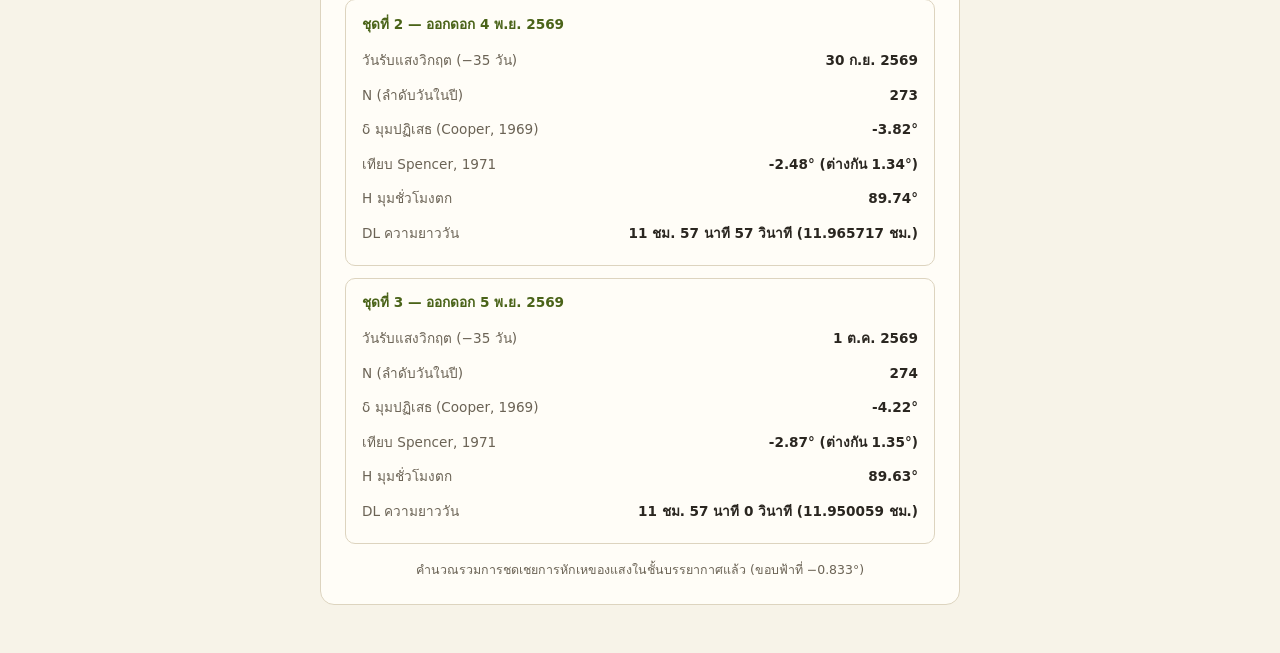
==== commit a5bc0940: "Remove redundant static hint under latitude field in photoperiod calculator The lat-status line alre" ====
--- a/photoperiod_calculator.html
+++ b/photoperiod_calculator.html
@@ -127,7 +127,6 @@
       <label for="lat">ละติจูด φ (องศาเหนือ +)</label>
       <input type="number" id="lat" value="16.43" step="0.01" oninput="updateLatHint()">
       <p class="hint">จาก Google Maps หรือ GPS มือถือ</p>
-      <p class="hint">16.43° = ค่าประมาณเดิม, ใส่ทศนิยมละเอียดกว่านี้ได้ถ้ามี GPS/พิกัดจริง เช่น 16.326667</p>
       <p class="lat-status" id="lat-status"></p>
     </div>
     <button onclick="calculate()">คำนวณ DL และค่าเฉลี่ยประจำพันธุ์</button>
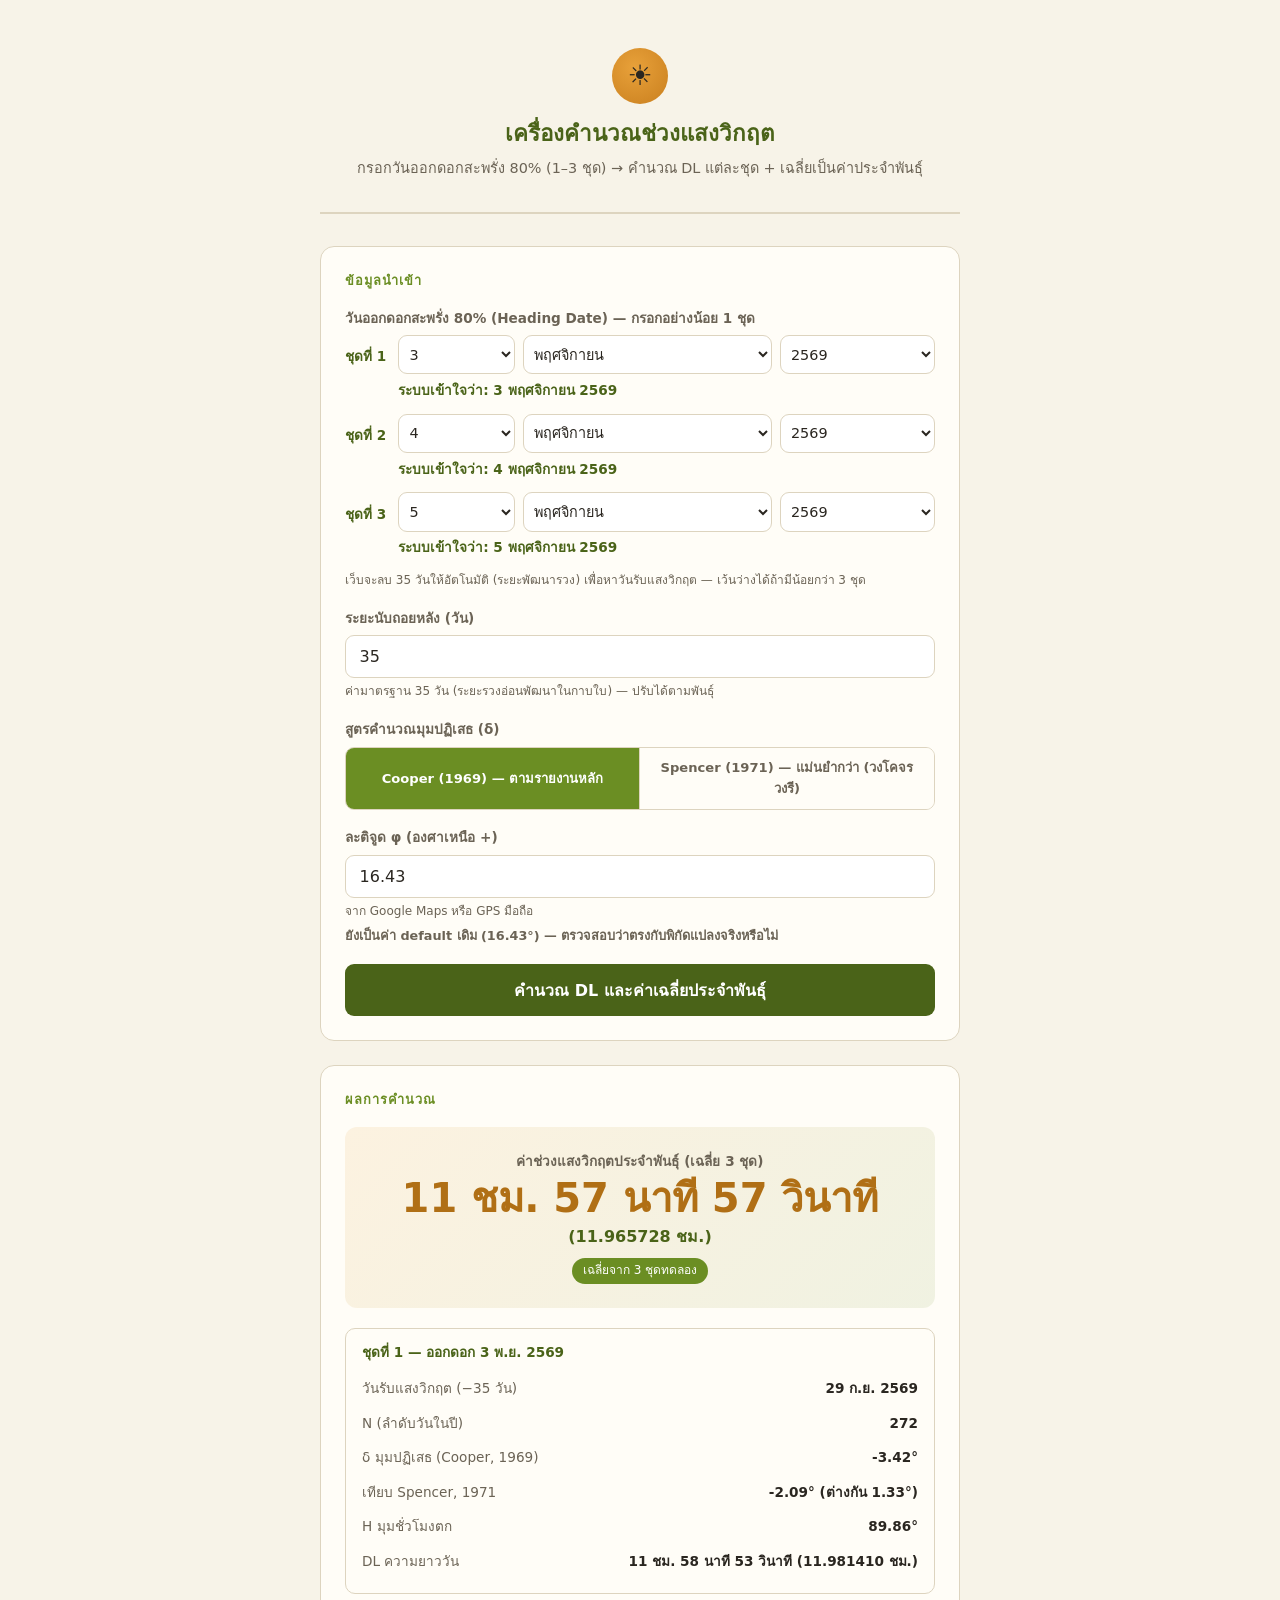
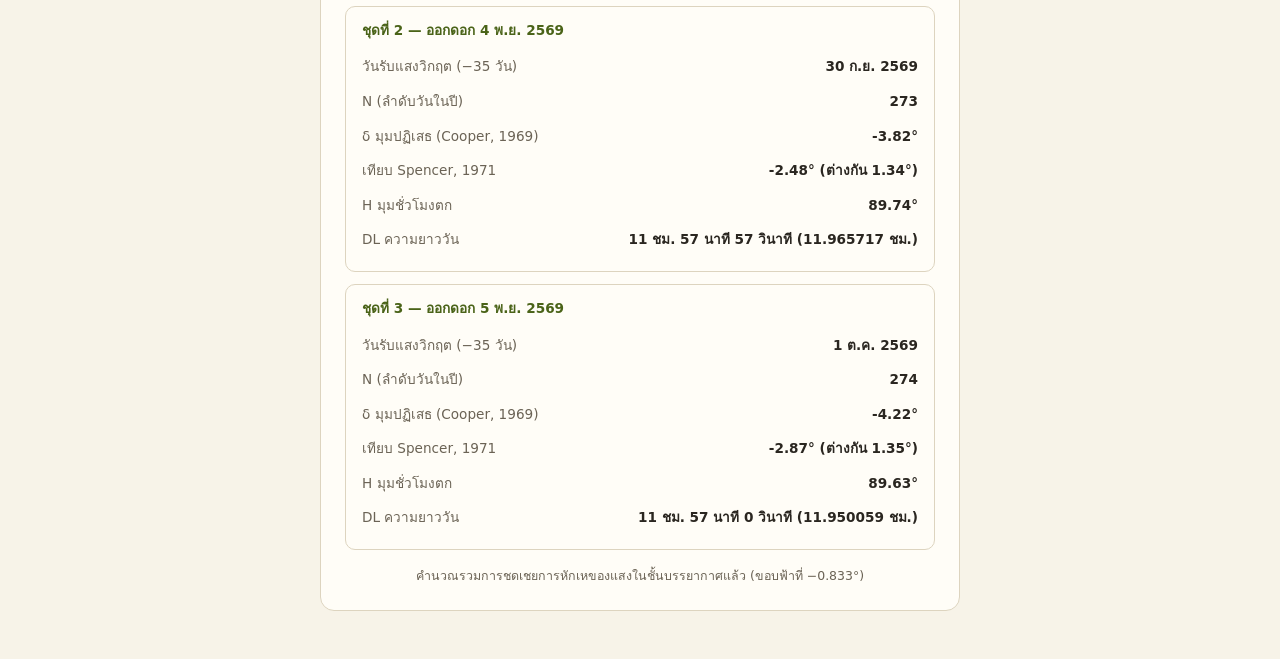
==== commit 162211e6: "General health-check pass: fix PWA start_url, de-dup shared calc/CSS code, and UX/a11y improvements " ====
--- a/photoperiod_calculator.html
+++ b/photoperiod_calculator.html
@@ -3,28 +3,21 @@
 <head>
 <meta charset="UTF-8">
 <meta name="viewport" content="width=device-width, initial-scale=1.0">
+<meta http-equiv="Content-Security-Policy" content="default-src 'self'; style-src 'self' 'unsafe-inline'; script-src 'self' 'unsafe-inline'; img-src 'self'; manifest-src 'self'; base-uri 'none'; form-action 'none'">
 <title>เครื่องคำนวณช่วงแสงวิกฤต — ข้าวไวแสง</title>
 <link rel="manifest" href="manifest.json">
+<link rel="stylesheet" href="style.css">
+<link rel="apple-touch-icon" href="icon-192.png">
+<meta name="apple-mobile-web-app-capable" content="yes">
+<meta name="apple-mobile-web-app-status-bar-style" content="default">
+<meta name="apple-mobile-web-app-title" content="คำนวณช่วงแสงวิกฤต">
+<meta name="description" content="คำนวณความยาวช่วงแสงวิกฤต (DL) ของข้าวไวแสงจากวันออกดอกสะพรั่ง 80% ตามหลักดาราศาสตร์ทรงกลมฟ้า">
 <meta name="theme-color" content="#6b8e23">
 <style>
-  :root {
-    --paddy: #6b8e23; --paddy-dark: #4a6318; --sun: #e8a13a; --sun-deep: #c97f1e;
-    --cream: #f7f3e8; --card: #fffdf7; --line: #ddd4bf; --ink: #2a2620; --ink-soft: #6b6355;
-  }
-  * { box-sizing: border-box; margin: 0; padding: 0; }
-  body { font-family: 'Segoe UI','Sarabun',system-ui,sans-serif; background: var(--cream); color: var(--ink); line-height: 1.6; padding: 1.5rem; }
-  .wrap { max-width: 640px; margin: 0 auto; }
   header { text-align: center; padding: 1.5rem 0 2rem; border-bottom: 2px solid var(--line); margin-bottom: 2rem; }
   .sun-badge { display: inline-flex; align-items: center; justify-content: center; width: 56px; height: 56px; border-radius: 50%; background: radial-gradient(circle at 40% 35%, var(--sun), var(--sun-deep)); margin-bottom: 0.75rem; font-size: 28px; }
   h1 { font-size: 1.4rem; color: var(--paddy-dark); font-weight: 700; }
   .sub { font-size: 0.9rem; color: var(--ink-soft); margin-top: 0.35rem; }
-  .card { background: var(--card); border: 1px solid var(--line); border-radius: 14px; padding: 1.5rem; margin-bottom: 1.5rem; }
-  .card h2 { font-size: 0.8rem; text-transform: uppercase; letter-spacing: 0.08em; color: var(--paddy); margin-bottom: 1rem; font-weight: 700; }
-  label { display: block; font-size: 0.85rem; color: var(--ink-soft); margin-bottom: 0.35rem; font-weight: 600; }
-  .hint { font-size: 0.75rem; color: var(--ink-soft); font-weight: 400; margin-top: 0.25rem; }
-  input { width: 100%; padding: 0.7rem 0.85rem; border: 1px solid var(--line); border-radius: 9px; font-size: 1rem; background: #fff; color: var(--ink); font-family: inherit; }
-  input:focus { outline: none; border-color: var(--paddy); box-shadow: 0 0 0 3px rgba(107,142,35,0.15); }
-  .field { margin-bottom: 1rem; }
   .set-row { display: grid; grid-template-columns: auto 1fr; gap: 0.75rem; align-items: start; margin-bottom: 0.75rem; }
   .set-label { font-size: 0.85rem; font-weight: 700; color: var(--paddy-dark); white-space: nowrap; padding-top: 0.7rem; }
   .understood { font-size: 0.85rem; color: var(--paddy-dark); font-weight: 700; margin-top: 0.35rem; }
@@ -33,19 +26,12 @@
   .lat-status { font-size: 0.8rem; font-weight: 600; margin-top: 0.3rem; }
   .lat-status.default { color: var(--ink-soft); }
   .lat-status.changed { color: var(--paddy-dark); }
-  .date-select { display: flex; gap: 0.5rem; flex-wrap: wrap; }
-  .date-select select { padding: 0.6rem 0.5rem; border: 1px solid var(--line); border-radius: 9px; font-size: 0.9rem; background: #fff; color: var(--ink); font-family: inherit; }
+  .date-select { display: grid; grid-template-columns: minmax(3.4rem, 0.75fr) minmax(6.5rem, 1.6fr) minmax(4.2rem, 1fr); gap: 0.5rem; }
+  .date-select select { width: 100%; padding: 0.6rem 0.4rem; border: 1px solid var(--line); border-radius: 9px; font-size: 0.9rem; background: #fff; color: var(--ink); font-family: inherit; }
   .date-select select:focus { outline: none; border-color: var(--paddy); box-shadow: 0 0 0 3px rgba(107,142,35,0.15); }
-  .date-select .day-select { flex: 0 0 4.2rem; }
-  .date-select .month-select { flex: 1 1 9rem; }
-  .date-select .year-select { flex: 0 0 5.5rem; }
-  button { width: 100%; padding: 0.85rem; background: var(--paddy); color: #fff; border: none; border-radius: 9px; font-size: 1rem; font-weight: 700; cursor: pointer; font-family: inherit; transition: background 0.15s; }
-  button:hover { background: var(--paddy-dark); }
-  .result { display: none; }
-  .result.show { display: block; }
   .answer { text-align: center; padding: 1.5rem; background: linear-gradient(135deg, rgba(232,161,58,0.12), rgba(107,142,35,0.1)); border-radius: 12px; margin-bottom: 1.25rem; }
   .answer .label { font-size: 0.85rem; color: var(--ink-soft); font-weight: 600; }
-  .answer .big { font-size: 2.5rem; font-weight: 800; color: var(--sun-deep); line-height: 1.1; margin: 0.25rem 0; }
+  .answer .big { font-size: 2.5rem; font-weight: 800; color: #b06f15; line-height: 1.1; margin: 0.25rem 0; }
   .answer .hm { font-size: 1rem; color: var(--paddy-dark); font-weight: 600; }
   .answer .tag { display: inline-block; margin-top: 0.5rem; font-size: 0.75rem; background: var(--paddy); color: #fff; padding: 0.2rem 0.7rem; border-radius: 20px; }
   .set-result { border: 1px solid var(--line); border-radius: 10px; padding: 0.85rem 1rem; margin-bottom: 0.75rem; }
@@ -55,20 +41,12 @@
   .step .name { color: var(--ink-soft); }
   .step .val { font-weight: 700; font-variant-numeric: tabular-nums; }
   .foot { text-align: center; font-size: 0.78rem; color: var(--ink-soft); margin-top: 1rem; }
-  .segmented { display: flex; border: 1px solid var(--line); border-radius: 9px; overflow: hidden; }
-  .seg-input { position: absolute; opacity: 0; width: 0; height: 0; pointer-events: none; }
-  .seg-btn { flex: 1 1 50%; display: flex; align-items: center; justify-content: center; text-align: center; padding: 0.6rem 0.5rem; min-height: 44px; margin: 0; font-size: 0.82rem; font-weight: 600; color: var(--ink-soft); background: var(--card); cursor: pointer; transition: background 0.15s ease, color 0.15s ease; user-select: none; }
-  .seg-btn:not(:last-of-type) { border-right: 1px solid var(--line); }
-  .seg-btn:hover { background: var(--cream); }
-  .seg-input:checked + .seg-btn { background: var(--paddy); color: #fff; }
-  .seg-input:checked + .seg-btn:hover { background: var(--paddy-dark); }
-  .seg-input:focus-visible + .seg-btn { box-shadow: 0 0 0 3px rgba(107,142,35,0.35); }
 </style>
 </head>
 <body>
 <div class="wrap">
   <header>
-    <div class="sun-badge">☀</div>
+    <div class="sun-badge" aria-hidden="true">☀</div>
     <h1>เครื่องคำนวณช่วงแสงวิกฤต</h1>
     <p class="sub">กรอกวันออกดอกสะพรั่ง 80% (1–3 ชุด) → คำนวณ DL แต่ละชุด + เฉลี่ยเป็นค่าประจำพันธุ์</p>
   </header>
@@ -77,41 +55,41 @@
     <h2>ข้อมูลนำเข้า</h2>
     <div class="field">
       <label>วันออกดอกสะพรั่ง 80% (Heading Date) — กรอกอย่างน้อย 1 ชุด</label>
-      <div class="set-row"><span class="set-label">ชุดที่ 1</span><div>
+      <div class="set-row" role="group" aria-label="ชุดที่ 1"><span class="set-label" aria-hidden="true">ชุดที่ 1</span><div>
         <div class="date-select">
-          <select class="day-select" id="h1-day" onchange="onDateSelectChange('h1')" aria-label="วัน"></select>
-          <select class="month-select" id="h1-month" onchange="onDateSelectChange('h1')" aria-label="เดือน"></select>
-          <select class="year-select" id="h1-year" onchange="onDateSelectChange('h1')" aria-label="ปี พ.ศ."></select>
+          <select class="day-select" id="h1-day" onchange="onDateSelectChange('h1')" aria-label="วัน ชุดที่ 1"></select>
+          <select class="month-select" id="h1-month" onchange="onDateSelectChange('h1')" aria-label="เดือน ชุดที่ 1"></select>
+          <select class="year-select" id="h1-year" onchange="onDateSelectChange('h1')" aria-label="ปี พ.ศ. ชุดที่ 1"></select>
         </div>
         <input type="hidden" id="h1" value="2026-11-03">
         <p class="understood" id="h1-understood"></p>
-        <p class="season-warn" id="h1-warn">วันออกดอกที่กรอกอยู่นอกช่วงฤดูกาลเก็บเกี่ยวปกติ (ก.ค.-ธ.ค.) กรุณาตรวจสอบอีกครั้ง</p>
+        <p class="season-warn" id="h1-warn"></p>
       </div></div>
-      <div class="set-row"><span class="set-label">ชุดที่ 2</span><div>
+      <div class="set-row" role="group" aria-label="ชุดที่ 2"><span class="set-label" aria-hidden="true">ชุดที่ 2</span><div>
         <div class="date-select">
-          <select class="day-select" id="h2-day" onchange="onDateSelectChange('h2')" aria-label="วัน"></select>
-          <select class="month-select" id="h2-month" onchange="onDateSelectChange('h2')" aria-label="เดือน"></select>
-          <select class="year-select" id="h2-year" onchange="onDateSelectChange('h2')" aria-label="ปี พ.ศ."></select>
+          <select class="day-select" id="h2-day" onchange="onDateSelectChange('h2')" aria-label="วัน ชุดที่ 2"></select>
+          <select class="month-select" id="h2-month" onchange="onDateSelectChange('h2')" aria-label="เดือน ชุดที่ 2"></select>
+          <select class="year-select" id="h2-year" onchange="onDateSelectChange('h2')" aria-label="ปี พ.ศ. ชุดที่ 2"></select>
         </div>
         <input type="hidden" id="h2" value="2026-11-04">
         <p class="understood" id="h2-understood"></p>
-        <p class="season-warn" id="h2-warn">วันออกดอกที่กรอกอยู่นอกช่วงฤดูกาลเก็บเกี่ยวปกติ (ก.ค.-ธ.ค.) กรุณาตรวจสอบอีกครั้ง</p>
+        <p class="season-warn" id="h2-warn"></p>
       </div></div>
-      <div class="set-row"><span class="set-label">ชุดที่ 3</span><div>
+      <div class="set-row" role="group" aria-label="ชุดที่ 3"><span class="set-label" aria-hidden="true">ชุดที่ 3</span><div>
         <div class="date-select">
-          <select class="day-select" id="h3-day" onchange="onDateSelectChange('h3')" aria-label="วัน"></select>
-          <select class="month-select" id="h3-month" onchange="onDateSelectChange('h3')" aria-label="เดือน"></select>
-          <select class="year-select" id="h3-year" onchange="onDateSelectChange('h3')" aria-label="ปี พ.ศ."></select>
+          <select class="day-select" id="h3-day" onchange="onDateSelectChange('h3')" aria-label="วัน ชุดที่ 3"></select>
+          <select class="month-select" id="h3-month" onchange="onDateSelectChange('h3')" aria-label="เดือน ชุดที่ 3"></select>
+          <select class="year-select" id="h3-year" onchange="onDateSelectChange('h3')" aria-label="ปี พ.ศ. ชุดที่ 3"></select>
         </div>
         <input type="hidden" id="h3" value="2026-11-05">
         <p class="understood" id="h3-understood"></p>
-        <p class="season-warn" id="h3-warn">วันออกดอกที่กรอกอยู่นอกช่วงฤดูกาลเก็บเกี่ยวปกติ (ก.ค.-ธ.ค.) กรุณาตรวจสอบอีกครั้ง</p>
+        <p class="season-warn" id="h3-warn"></p>
       </div></div>
       <p class="hint">เว็บจะลบ 35 วันให้อัตโนมัติ (ระยะพัฒนารวง) เพื่อหาวันรับแสงวิกฤต — เว้นว่างได้ถ้ามีน้อยกว่า 3 ชุด</p>
     </div>
     <div class="field">
       <label for="days-back">ระยะนับถอยหลัง (วัน)</label>
-      <input type="number" id="days-back" value="35" step="1">
+      <input type="number" id="days-back" value="35" step="1" min="1">
       <p class="hint">ค่ามาตรฐาน 35 วัน (ระยะรวงอ่อนพัฒนาในกาบใบ) — ปรับได้ตามพันธุ์</p>
     </div>
     <div class="field">
@@ -125,11 +103,12 @@
     </div>
     <div class="field">
       <label for="lat">ละติจูด φ (องศาเหนือ +)</label>
-      <input type="number" id="lat" value="16.43" step="0.01" oninput="updateLatHint()">
+      <input type="number" id="lat" value="16.43" step="0.01" min="-66.5" max="66.5" oninput="updateLatHint()">
       <p class="hint">จาก Google Maps หรือ GPS มือถือ</p>
       <p class="lat-status" id="lat-status"></p>
     </div>
     <button onclick="calculate()">คำนวณ DL และค่าเฉลี่ยประจำพันธุ์</button>
+    <p class="error-banner" id="calc-error" role="alert"></p>
   </div>
 
   <div class="card result" id="result">
@@ -145,24 +124,23 @@
   </div>
 </div>
 
+<script src="calc-core.js"></script>
 <script>
-  const SUN_ALT_AT_SET = -0.833;
-  function toRad(d){ return d*Math.PI/180; }
-  function toDeg(r){ return r*180/Math.PI; }
+  const SEASON_WARN_TEXT = 'วันออกดอกที่กรอกอยู่นอกช่วงฤดูกาลเก็บเกี่ยวปกติ (ก.ค.-ธ.ค.) กรุณาตรวจสอบอีกครั้ง';
+  ['h1','h2','h3'].forEach(id => { document.getElementById(id + '-warn').textContent = SEASON_WARN_TEXT; });
+
+  function showCalcError(msg){
+    const el = document.getElementById('calc-error');
+    el.textContent = msg;
+    el.classList.add('show');
+  }
+  function clearCalcError(){
+    const el = document.getElementById('calc-error');
+    el.textContent = '';
+    el.classList.remove('show');
+  }
+
   function dayOfYear(d){ const s = new Date(d.getFullYear(),0,0); return Math.floor((d-s)/86400000); }
-  function declinationCooper(N){ return 23.45*Math.sin(toRad((360/365)*(284+N))); }
-  function declinationSpencer(N) {
-    const gamma = 2*Math.PI*(N-1)/365;
-    const D = 0.006918
-      - 0.399912*Math.cos(gamma) + 0.070257*Math.sin(gamma)
-      - 0.006758*Math.cos(2*gamma) + 0.000907*Math.sin(2*gamma)
-      - 0.002697*Math.cos(3*gamma) + 0.001480*Math.sin(3*gamma);
-    return D * 180/Math.PI; // แปลงเรเดียนเป็นองศา
-  }
-  function getDeclination(N, method) {
-    return method === 'spencer' ? declinationSpencer(N) : declinationCooper(N);
-  }
-  const FORMULA_LABEL = { cooper: 'Cooper, 1969', spencer: 'Spencer, 1971' };
   function sunsetHourAngle(phi, delta){
     const val = (Math.sin(toRad(SUN_ALT_AT_SET)) - Math.sin(toRad(phi))*Math.sin(toRad(delta)))/(Math.cos(toRad(phi))*Math.cos(toRad(delta)));
     if (val < -1 || val > 1) return null;
@@ -175,7 +153,6 @@
     const s = totalSeconds % 60;
     return h + ' ชม. ' + m + ' นาที ' + s + ' วินาที';
   }
-  function fmtThai(d){ const m=['ม.ค.','ก.พ.','มี.ค.','เม.ย.','พ.ค.','มิ.ย.','ก.ค.','ส.ค.','ก.ย.','ต.ค.','พ.ย.','ธ.ค.']; return d.getDate()+' '+m[d.getMonth()]+' '+(d.getFullYear()+543); }
   const THAI_MONTHS_FULL = ['มกราคม','กุมภาพันธ์','มีนาคม','เมษายน','พฤษภาคม','มิถุนายน','กรกฎาคม','สิงหาคม','กันยายน','ตุลาคม','พฤศจิกายน','ธันวาคม'];
   function fmtThaiFull(d){ return d.getDate()+' '+THAI_MONTHS_FULL[d.getMonth()]+' '+(d.getFullYear()+543); }
 
@@ -292,12 +269,13 @@
   }
 
   function calculate(){
+    clearCalcError();
     const phi = parseFloat(document.getElementById('lat').value);
     const daysBack = parseInt(document.getElementById('days-back').value);
-    if (isNaN(phi) || isNaN(daysBack)){ alert('กรุณากรอกละติจูดและระยะนับถอยหลังให้ครบ'); return; }
+    if (isNaN(phi) || isNaN(daysBack)){ showCalcError('กรุณากรอกละติจูดและระยะนับถอยหลังให้ครบ'); return; }
 
     if (Math.abs(phi) > 66.5){
-      alert('ละติจูด ' + phi + '° อยู่นอกเขตที่คำนวณได้ (เกินเส้นอาร์กติก/แอนตาร์กติก ±66.5°)\n\nบริเวณนี้มีปรากฏการณ์กลางวัน/กลางคืนต่อเนื่อง แบบจำลองช่วงแสงข้าวนาปีจึงใช้ไม่ได้ — กรุณาใช้ละติจูดในเขตร้อน/กึ่งร้อน');
+      showCalcError('ละติจูด ' + phi + '° อยู่นอกเขตที่คำนวณได้ (เกินเส้นอาร์กติก/แอนตาร์กติก ±66.5°) — บริเวณนี้มีปรากฏการณ์กลางวัน/กลางคืนต่อเนื่อง แบบจำลองช่วงแสงข้าวนาปีจึงใช้ไม่ได้ กรุณาใช้ละติจูดในเขตร้อน/กึ่งร้อน');
       return;
     }
 
@@ -305,14 +283,14 @@
     const otherMethod = method === 'spencer' ? 'cooper' : 'spencer';
 
     const inputs = ['h1','h2','h3'].map(id => document.getElementById(id).value).filter(v => v);
-    if (inputs.length === 0){ alert('กรุณากรอกวันออกดอกอย่างน้อย 1 ชุด'); return; }
+    if (inputs.length === 0){ showCalcError('กรุณากรอกวันออกดอกอย่างน้อย 1 ชุด'); return; }
 
     const sets = [];
     for (const v of inputs){
       const s = computeSet(v, daysBack, phi, method);
       if (s) sets.push(s);
     }
-    if (sets.length === 0){ alert('พิกัด/วันที่นี้คำนวณความยาววันปกติไม่ได้'); return; }
+    if (sets.length === 0){ showCalcError('พิกัด/วันที่นี้คำนวณความยาววันปกติไม่ได้'); return; }
 
     let html = '';
     sets.forEach((s, i) => {
--- a/style.css
+++ b/style.css
@@ -0,0 +1,96 @@
+/* สไตล์ที่ใช้ร่วมกันทุกหน้า (index / photoperiod_calculator / planting_predictor) */
+:root {
+  --paddy: #6b8e23;
+  --paddy-dark: #4a6318;
+  --paddy-darker: #3a4f13;
+  --sun: #e8a13a;
+  --sun-deep: #c97f1e;
+  --sky: #5a8fb5;
+  --cream: #f7f3e8;
+  --card: #fffdf7;
+  --line: #ddd4bf;
+  --ink: #2a2620;
+  --ink-soft: #6b6355;
+  --alert: #c15a3a;
+}
+* { box-sizing: border-box; margin: 0; padding: 0; }
+body {
+  font-family: 'Segoe UI', 'Sarabun', system-ui, sans-serif;
+  background: var(--cream);
+  color: var(--ink);
+  line-height: 1.6;
+  padding: 1.5rem;
+  min-height: 100vh;
+}
+.wrap { max-width: 640px; margin: 0 auto; }
+
+.card {
+  background: var(--card);
+  border: 1px solid var(--line);
+  border-radius: 14px;
+  padding: 1.5rem;
+  margin-bottom: 1.5rem;
+}
+.card h2 {
+  font-size: 0.8rem;
+  text-transform: uppercase;
+  letter-spacing: 0.08em;
+  color: var(--paddy);
+  margin-bottom: 1rem;
+  font-weight: 700;
+}
+label { display: block; font-size: 0.85rem; color: var(--ink-soft); margin-bottom: 0.35rem; font-weight: 600; }
+.hint { font-size: 0.75rem; color: var(--ink-soft); font-weight: 400; margin-top: 0.25rem; }
+.hint a { color: var(--paddy-dark); font-weight: 600; }
+input {
+  width: 100%;
+  padding: 0.7rem 0.85rem;
+  border: 1px solid var(--line);
+  border-radius: 9px;
+  font-size: 1rem;
+  background: #fff;
+  color: var(--ink);
+  font-family: inherit;
+}
+input:focus { outline: none; border-color: var(--paddy); box-shadow: 0 0 0 3px rgba(107,142,35,0.15); }
+.field { margin-bottom: 1.1rem; }
+
+button {
+  width: 100%;
+  padding: 0.85rem;
+  background: var(--paddy-dark);
+  color: #fff;
+  border: none;
+  border-radius: 9px;
+  font-size: 1rem;
+  font-weight: 700;
+  cursor: pointer;
+  font-family: inherit;
+  transition: background 0.15s;
+}
+button:hover { background: var(--paddy-darker); }
+
+.result { display: none; }
+.result.show { display: block; }
+
+.error-banner {
+  display: none;
+  background: rgba(193,90,58,0.08);
+  border-left: 3px solid var(--alert);
+  padding: 0.75rem 1rem;
+  border-radius: 6px;
+  font-size: 0.85rem;
+  color: var(--ink);
+  margin-top: 0.75rem;
+  line-height: 1.5;
+}
+.error-banner.show { display: block; }
+
+.segmented { display: flex; border: 1px solid var(--line); border-radius: 9px; overflow: hidden; }
+.seg-input { position: absolute; opacity: 0; width: 0; height: 0; pointer-events: none; }
+.seg-btn { flex: 1 1 50%; display: flex; align-items: center; justify-content: center; text-align: center; padding: 0.6rem 0.5rem; min-height: 44px; margin: 0; font-size: 0.82rem; font-weight: 600; color: var(--ink-soft); background: var(--card); cursor: pointer; transition: background 0.15s ease, color 0.15s ease; user-select: none; }
+.seg-btn:not(:last-of-type) { border-right: 1px solid var(--line); }
+.seg-btn:hover { background: var(--cream); }
+.seg-input:checked + .seg-btn { background: var(--paddy); color: #fff; }
+.seg-input:checked + .seg-btn:hover { background: var(--paddy-dark); }
+.seg-input:focus-visible + .seg-btn { box-shadow: 0 0 0 3px rgba(107,142,35,0.35); }
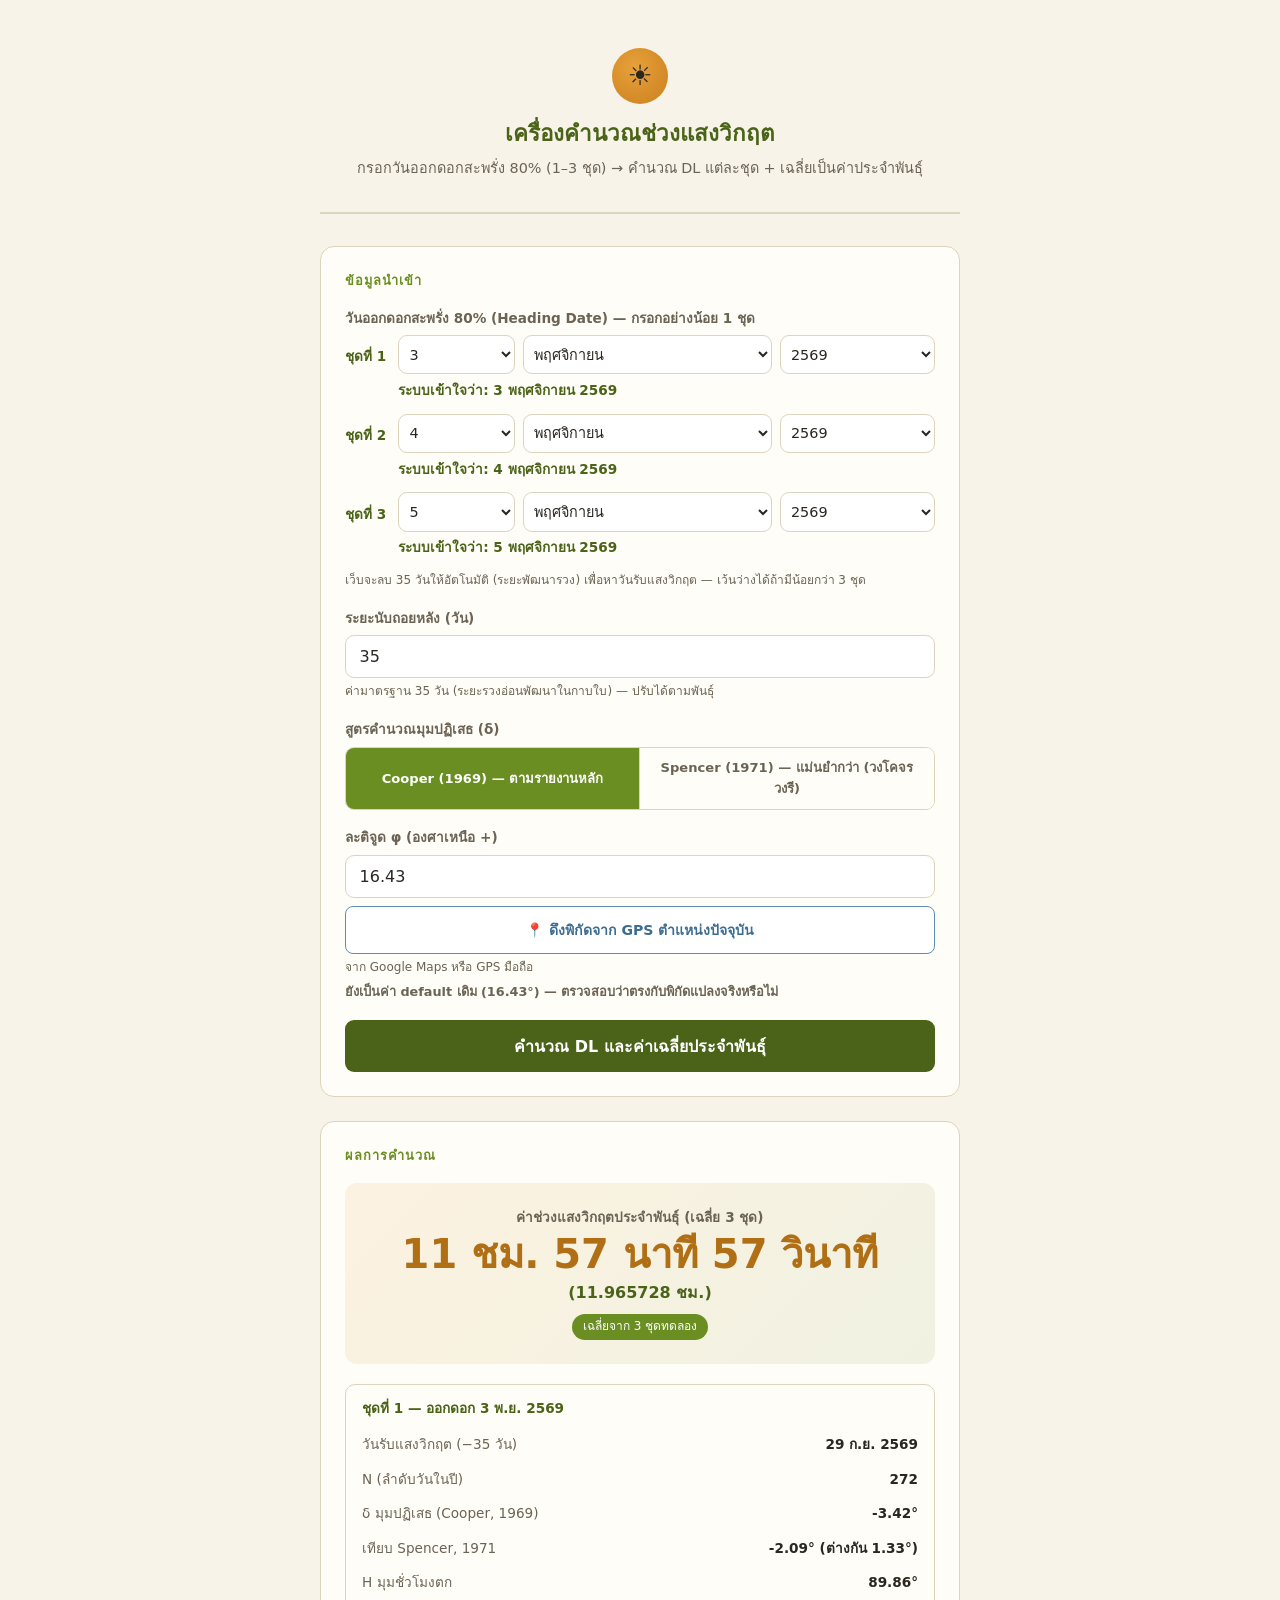
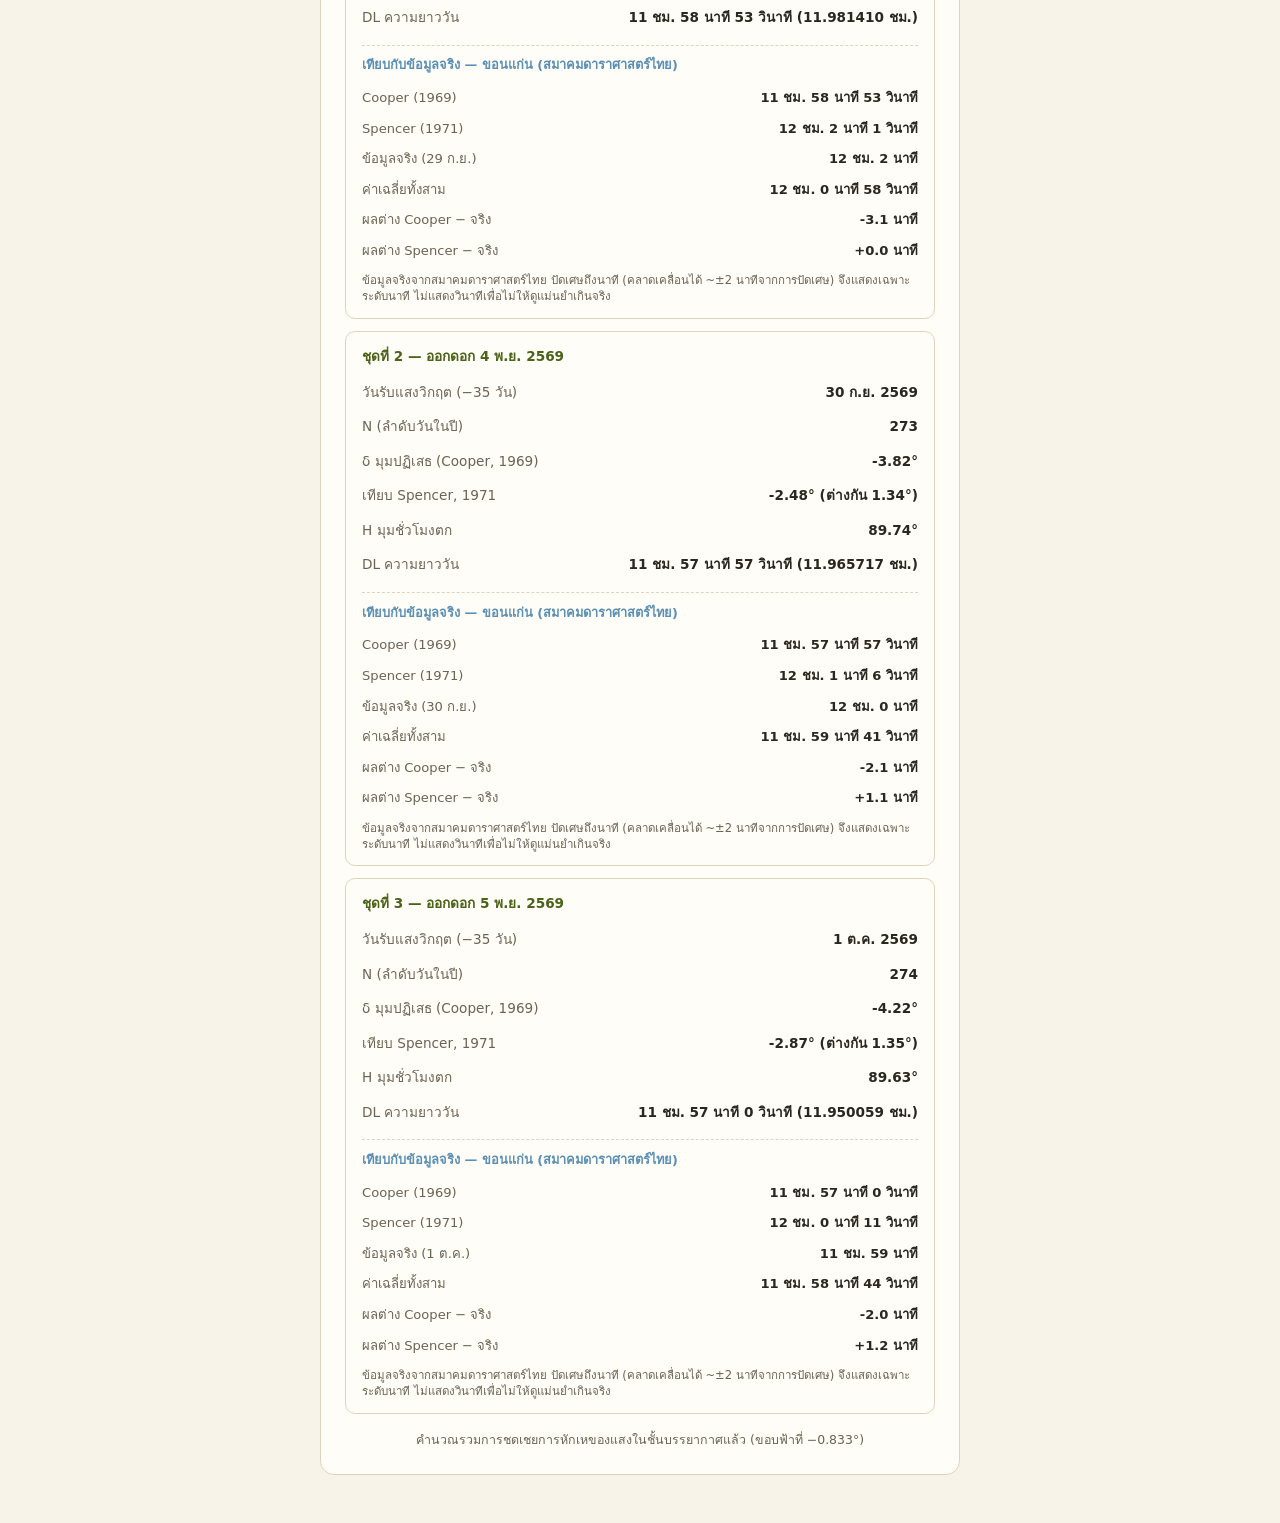
==== commit 685d39c9: "Add Cooper/Spencer vs real-data 3-way comparison to photoperiod calculator; dedupe shared GPS button" ====
--- a/photoperiod_calculator.html
+++ b/photoperiod_calculator.html
@@ -41,6 +41,13 @@
   .step .name { color: var(--ink-soft); }
   .step .val { font-weight: 700; font-variant-numeric: tabular-nums; }
   .foot { text-align: center; font-size: 0.78rem; color: var(--ink-soft); margin-top: 1rem; }
+  .compare-block { margin-top: 0.6rem; padding-top: 0.6rem; border-top: 1px dashed var(--line); }
+  .compare-head { font-size: 0.8rem; font-weight: 700; color: var(--sky); margin-bottom: 0.4rem; }
+  .compare-list { list-style: none; }
+  .compare-list li { display: flex; justify-content: space-between; align-items: baseline; gap: 0.5rem; padding: 0.3rem 0; font-size: 0.82rem; }
+  .compare-list li span:first-child { color: var(--ink-soft); }
+  .compare-list li span:last-child { font-weight: 700; font-variant-numeric: tabular-nums; text-align: right; }
+  .compare-note { font-size: 0.72rem; color: var(--ink-soft); margin-top: 0.4rem; line-height: 1.4; }
 </style>
 </head>
 <body>
@@ -104,6 +111,7 @@
     <div class="field">
       <label for="lat">ละติจูด φ (องศาเหนือ +)</label>
       <input type="number" id="lat" value="16.43" step="0.01" min="-66.5" max="66.5" oninput="updateLatHint()">
+      <button type="button" class="gps-btn" onclick="fetchGPS()">📍 ดึงพิกัดจาก GPS ตำแหน่งปัจจุบัน</button>
       <p class="hint">จาก Google Maps หรือ GPS มือถือ</p>
       <p class="lat-status" id="lat-status"></p>
     </div>
@@ -124,6 +132,7 @@
   </div>
 </div>
 
+<script src="reference-data/khonkaen-sun-2026.js"></script>
 <script src="calc-core.js"></script>
 <script>
   const SEASON_WARN_TEXT = 'วันออกดอกที่กรอกอยู่นอกช่วงฤดูกาลเก็บเกี่ยวปกติ (ก.ค.-ธ.ค.) กรุณาตรวจสอบอีกครั้ง';
@@ -153,8 +162,24 @@
     const s = totalSeconds % 60;
     return h + ' ชม. ' + m + ' นาที ' + s + ' วินาที';
   }
+  // สำหรับข้อมูลอ้างอิงจริง (ปัดเศษถึงนาทีมาแต่ต้นทาง) — ไม่แสดงวินาทีเพื่อไม่ให้ดูแม่นยำเกินจริง
+  function hoursToHM(hours) {
+    const totalMinutes = Math.round(hours * 60);
+    const h = Math.floor(totalMinutes / 60);
+    const m = totalMinutes % 60;
+    return h + ' ชม. ' + m + ' นาที';
+  }
   const THAI_MONTHS_FULL = ['มกราคม','กุมภาพันธ์','มีนาคม','เมษายน','พฤษภาคม','มิถุนายน','กรกฎาคม','สิงหาคม','กันยายน','ตุลาคม','พฤศจิกายน','ธันวาคม'];
+  const THAI_MONTHS_SHORT = ['ม.ค.','ก.พ.','มี.ค.','เม.ย.','พ.ค.','มิ.ย.','ก.ค.','ส.ค.','ก.ย.','ต.ค.','พ.ย.','ธ.ค.'];
   function fmtThaiFull(d){ return d.getDate()+' '+THAI_MONTHS_FULL[d.getMonth()]+' '+(d.getFullYear()+543); }
+
+  // หาแถวข้อมูลอ้างอิงจริง (ขอนแก่น 2569) ที่ตรงกับวัน-เดือนของ trigger date โดยไม่สนปี
+  // เพราะความยาววันคงที่ตามวัน-เดือนในระดับเสี้ยววินาที ไม่ขึ้นกับปี
+  function findReferenceDay(triggerDate){
+    if (typeof REFERENCE_SUN_DATA_2026 === 'undefined' || !REFERENCE_SUN_DATA_2026.days) return null;
+    const mmdd = String(triggerDate.getMonth()+1).padStart(2,'0') + '-' + String(triggerDate.getDate()).padStart(2,'0');
+    return REFERENCE_SUN_DATA_2026.days.find(function(d){ return d.date.slice(5) === mmdd; }) || null;
+  }
 
   // แสดงค่าที่ระบบเข้าใจจริง (parse จาก ISO value ของ input date เสมอ ไม่ขึ้นกับรูปแบบที่จอผู้ใช้แสดง)
   // เพื่อกันผู้ใช้กรอกวัน/เดือนสลับกันโดยไม่รู้ตัว
@@ -265,7 +290,47 @@
     const H = sunsetHourAngle(phi, delta);
     if (H === null) return null;
     const DL = 2*H/15;
-    return { heading: hd, trigger: trigger, N: N, delta: delta, deltaOther: deltaOther, method: method, H: H, DL: DL };
+
+    // คำนวณ DL ทั้งสองสูตรเสมอ (ไม่ขึ้นกับสูตรที่เลือกไว้) สำหรับ 3-way comparison กับข้อมูลจริง
+    const deltaCooper = method === 'cooper' ? delta : deltaOther;
+    const deltaSpencer = method === 'spencer' ? delta : deltaOther;
+    const Hc = sunsetHourAngle(phi, deltaCooper);
+    const Hs = sunsetHourAngle(phi, deltaSpencer);
+    const DLCooper = Hc === null ? null : 2*Hc/15;
+    const DLSpencer = Hs === null ? null : 2*Hs/15;
+
+    return { heading: hd, trigger: trigger, N: N, delta: delta, deltaOther: deltaOther, method: method, H: H, DL: DL, DLCooper: DLCooper, DLSpencer: DLSpencer };
+  }
+
+  // สร้างบล็อกเทียบ 3 ทาง (Cooper vs Spencer vs ข้อมูลจริงขอนแก่น) สำหรับชุดคำนวณหนึ่งชุด
+  function buildCompareHtml(s, phi, withinRefRange){
+    if (!withinRefRange){
+      return '<p class="compare-note">ข้อมูลจริงมีเฉพาะจังหวัดขอนแก่น (ละติจูด ~16.43°N) — พิกัดปัจจุบัน (' + phi + '°) อยู่นอกช่วงนี้ จึงไม่แสดงตัวเลขเปรียบเทียบ</p>';
+    }
+    const refDay = findReferenceDay(s.trigger);
+    if (!refDay || s.DLCooper === null || s.DLSpencer === null){
+      return '<p class="compare-note">ไม่พบข้อมูลอ้างอิงจริงสำหรับวันที่นี้</p>';
+    }
+    const realDL = refDay.dayLengthHours;
+    const avg = (s.DLCooper + s.DLSpencer + realDL) / 3;
+    const errCooperMin = (s.DLCooper - realDL) * 60;
+    const errSpencerMin = (s.DLSpencer - realDL) * 60;
+    const [refM, refD] = refDay.date.slice(5).split('-').map(Number);
+    const refThai = refD + ' ' + THAI_MONTHS_SHORT[refM - 1];
+    const fmtSigned = function(min){ return (min >= 0 ? '+' : '') + min.toFixed(1) + ' นาที'; };
+
+    return '<div class="compare-block">'
+      + '<div class="compare-head">เทียบกับข้อมูลจริง — ขอนแก่น (สมาคมดาราศาสตร์ไทย)</div>'
+      + '<ul class="compare-list">'
+      + '<li><span>Cooper (1969)</span><span>' + hoursToHMS(s.DLCooper) + '</span></li>'
+      + '<li><span>Spencer (1971)</span><span>' + hoursToHMS(s.DLSpencer) + '</span></li>'
+      + '<li><span>ข้อมูลจริง (' + refThai + ')</span><span>' + hoursToHM(realDL) + '</span></li>'
+      + '<li><span>ค่าเฉลี่ยทั้งสาม</span><span>' + hoursToHMS(avg) + '</span></li>'
+      + '<li><span>ผลต่าง Cooper − จริง</span><span>' + fmtSigned(errCooperMin) + '</span></li>'
+      + '<li><span>ผลต่าง Spencer − จริง</span><span>' + fmtSigned(errSpencerMin) + '</span></li>'
+      + '</ul>'
+      + '<p class="compare-note">ข้อมูลจริงจากสมาคมดาราศาสตร์ไทย ปัดเศษถึงนาที (คลาดเคลื่อนได้ ~±2 นาทีจากการปัดเศษ) จึงแสดงเฉพาะระดับนาที ไม่แสดงวินาทีเพื่อไม่ให้ดูแม่นยำเกินจริง</p>'
+      + '</div>';
   }
 
   function calculate(){
@@ -291,6 +356,8 @@
       if (s) sets.push(s);
     }
     if (sets.length === 0){ showCalcError('พิกัด/วันที่นี้คำนวณความยาววันปกติไม่ได้'); return; }
+
+    const withinRefRange = Math.abs(phi - 16.4333) <= 0.5;
 
     let html = '';
     sets.forEach((s, i) => {
@@ -304,7 +371,9 @@
         + '<li class="step"><span class="name">เทียบ ' + FORMULA_LABEL[otherMethod] + '</span><span class="val">' + s.deltaOther.toFixed(2) + '° (ต่างกัน ' + diff + '°)</span></li>'
         + '<li class="step"><span class="name">H มุมชั่วโมงตก</span><span class="val">' + s.H.toFixed(2) + '°</span></li>'
         + '<li class="step"><span class="name">DL ความยาววัน</span><span class="val">' + hoursToHMS(s.DL) + ' (' + s.DL.toFixed(6) + ' ชม.)</span></li>'
-        + '</ul></div>';
+        + '</ul>'
+        + buildCompareHtml(s, phi, withinRefRange)
+        + '</div>';
     });
     document.getElementById('set-results').innerHTML = html;
 
--- a/style.css
+++ b/style.css
@@ -86,6 +86,24 @@
 }
 .error-banner.show { display: block; }
 
+.gps-btn {
+  width: 100%;
+  margin-top: 0.5rem;
+  padding: 0.75rem;
+  min-height: 44px;
+  background: #fff;
+  color: #3d6d8f;
+  border: 1px solid var(--sky);
+  border-radius: 8px;
+  font-size: 0.88rem;
+  font-weight: 600;
+  cursor: pointer;
+  font-family: inherit;
+  transition: all 0.15s;
+}
+.gps-btn:hover { background: var(--sky); color: #fff; }
+.gps-btn:disabled { opacity: 0.6; cursor: wait; }
+
 .segmented { display: flex; border: 1px solid var(--line); border-radius: 9px; overflow: hidden; }
 .seg-input { position: absolute; opacity: 0; width: 0; height: 0; pointer-events: none; }
 .seg-btn { flex: 1 1 50%; display: flex; align-items: center; justify-content: center; text-align: center; padding: 0.6rem 0.5rem; min-height: 44px; margin: 0; font-size: 0.82rem; font-weight: 600; color: var(--ink-soft); background: var(--card); cursor: pointer; transition: background 0.15s ease, color 0.15s ease; user-select: none; }
